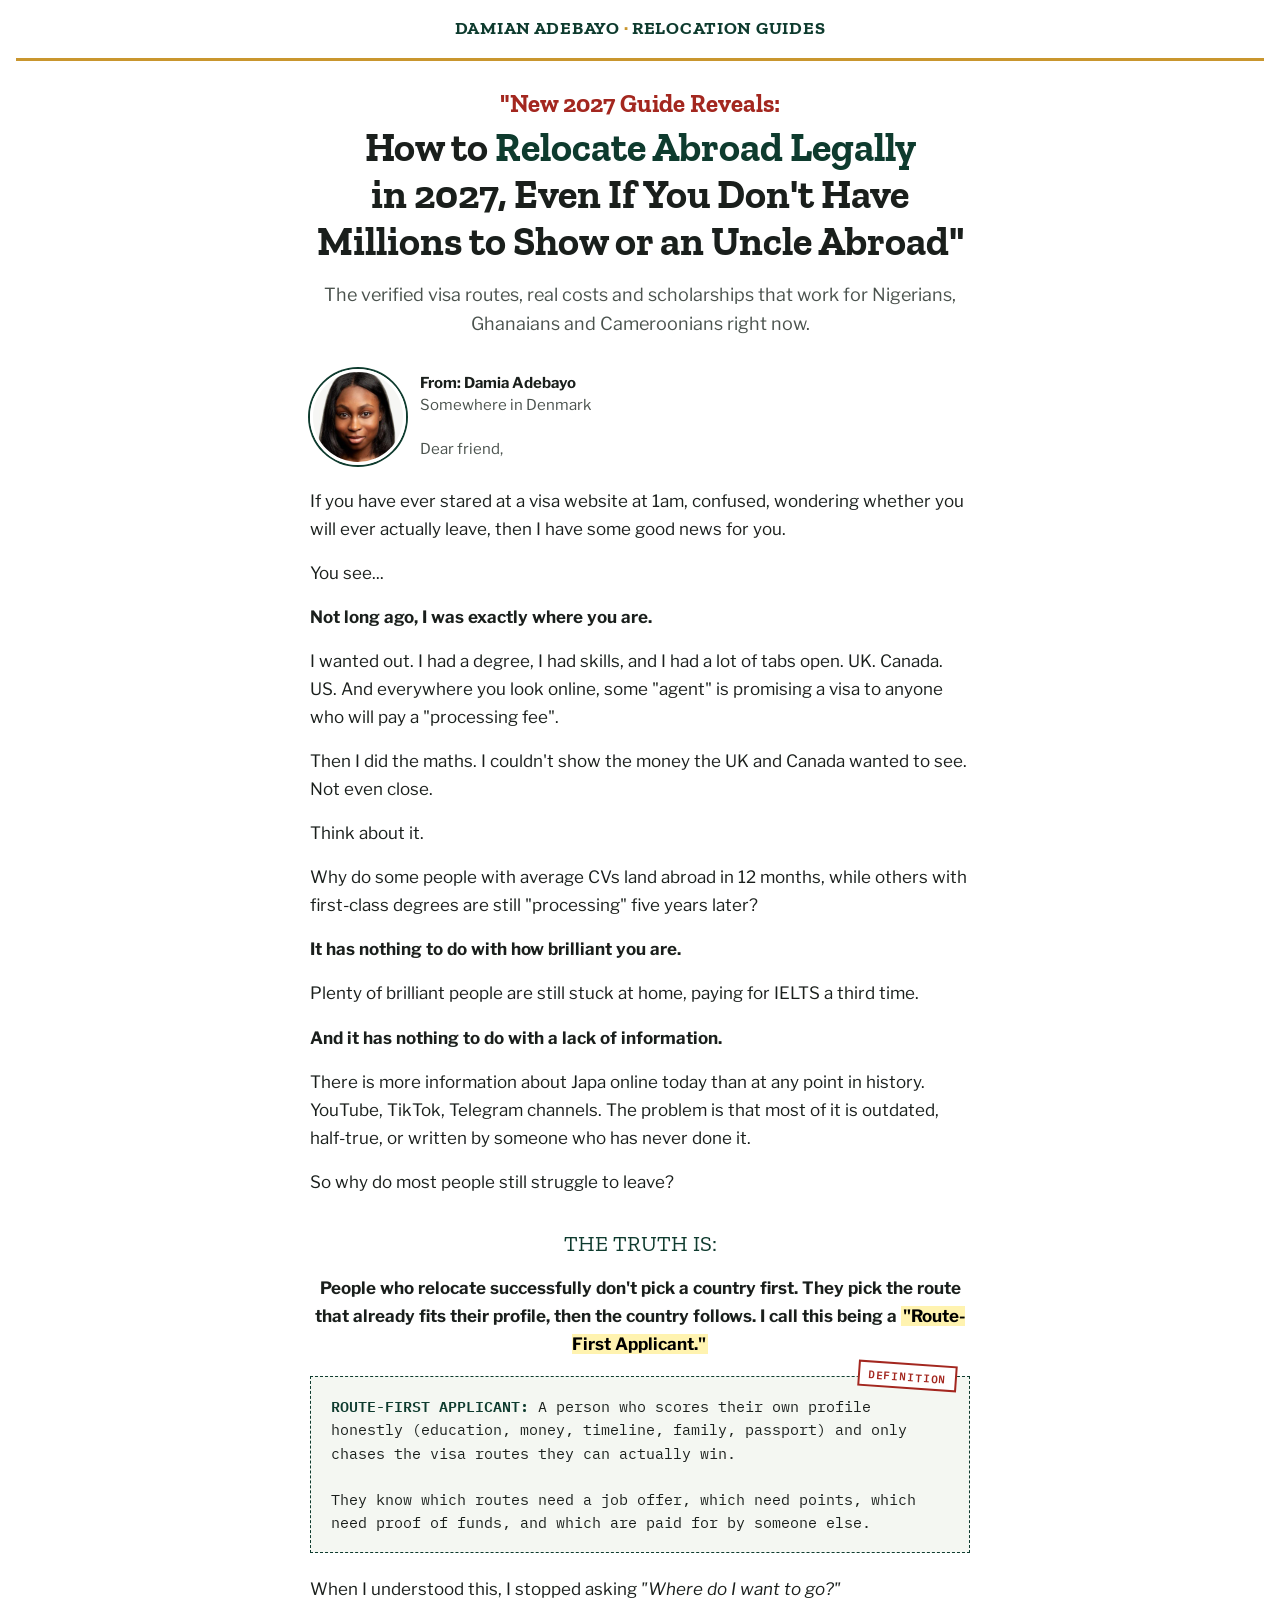
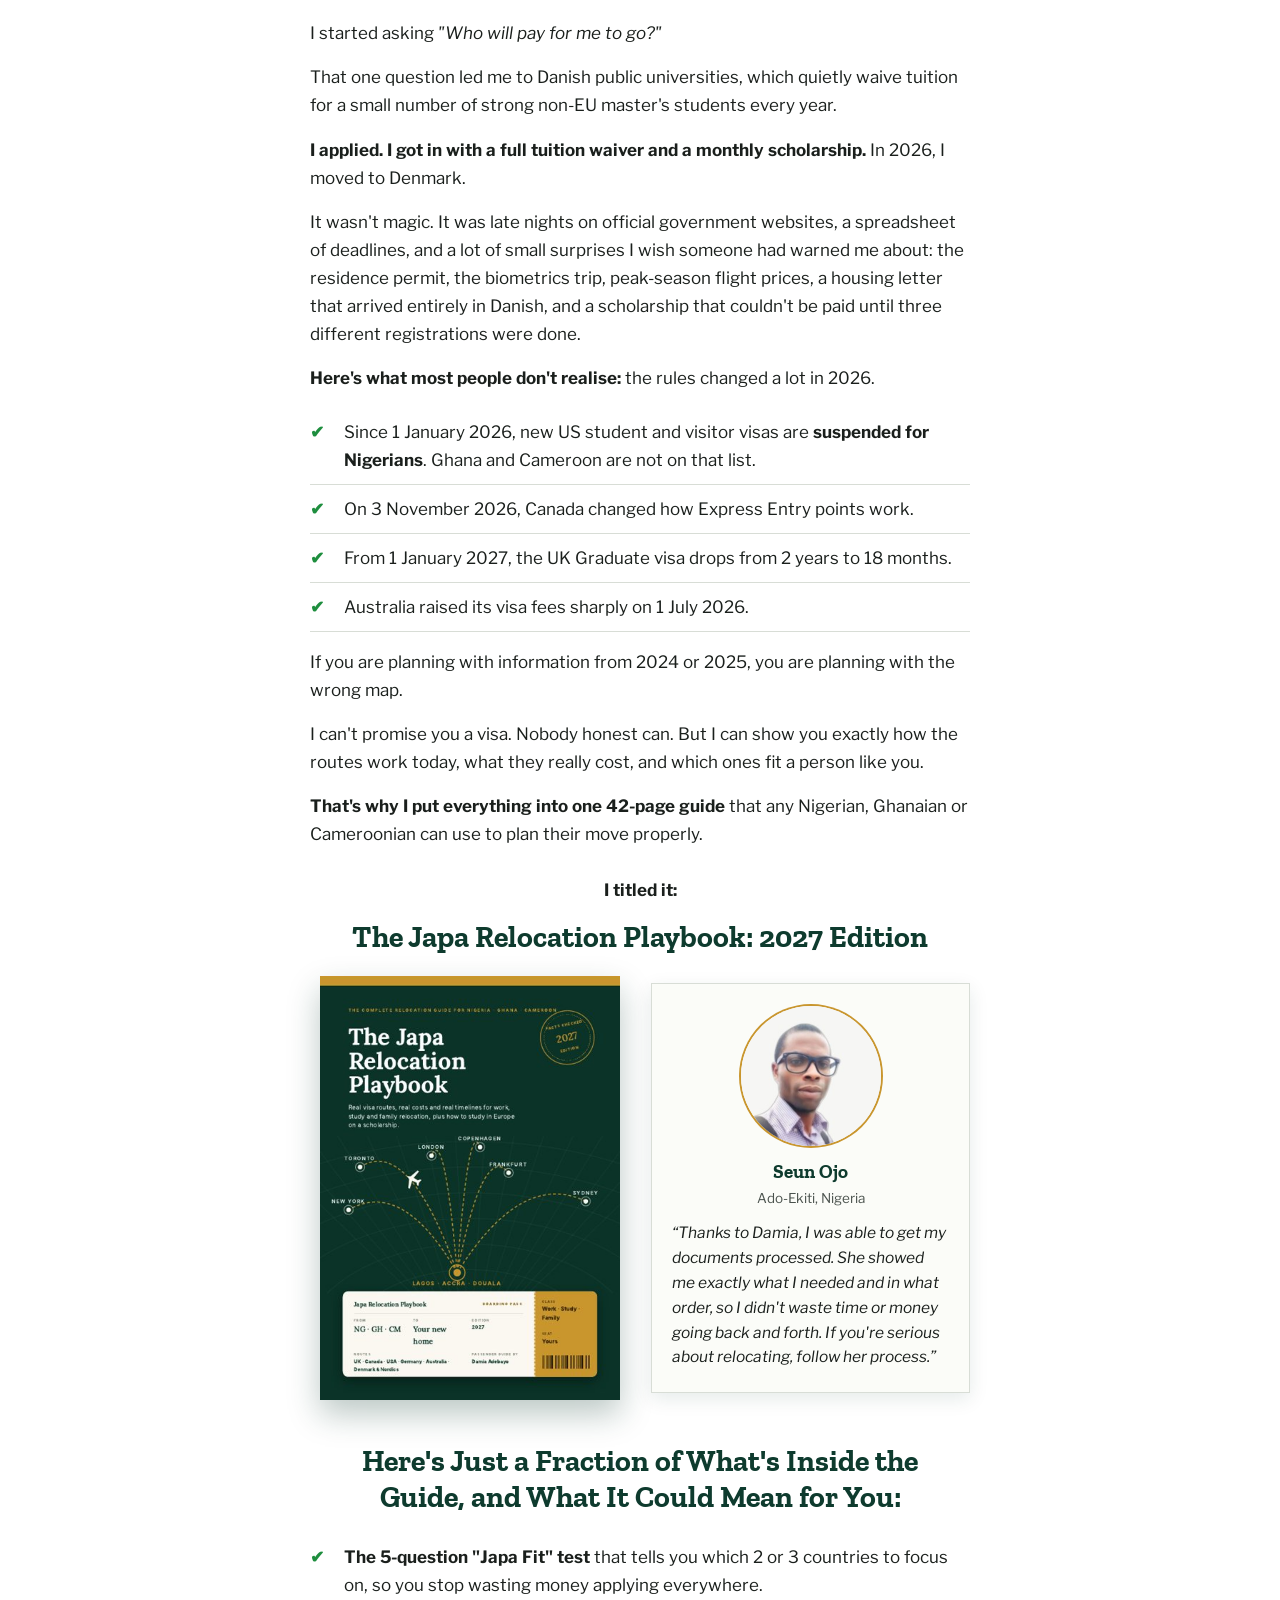
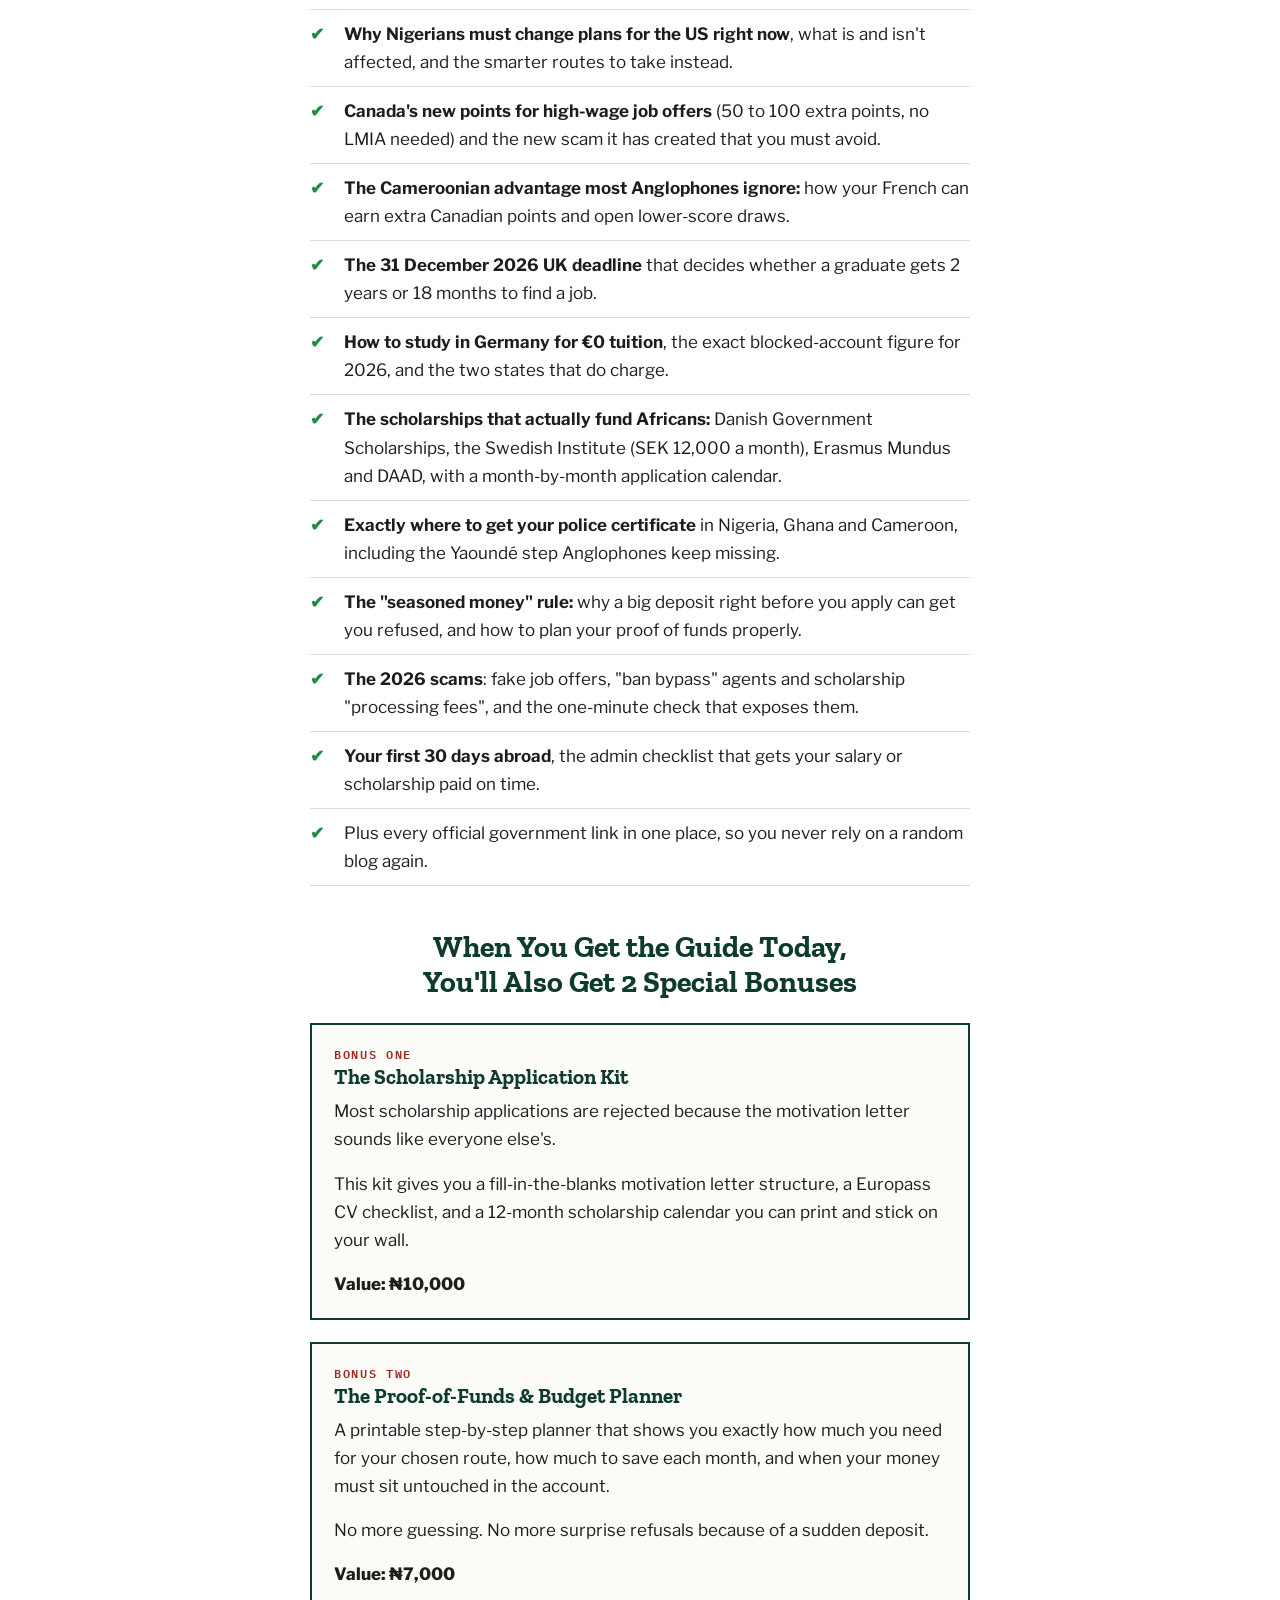
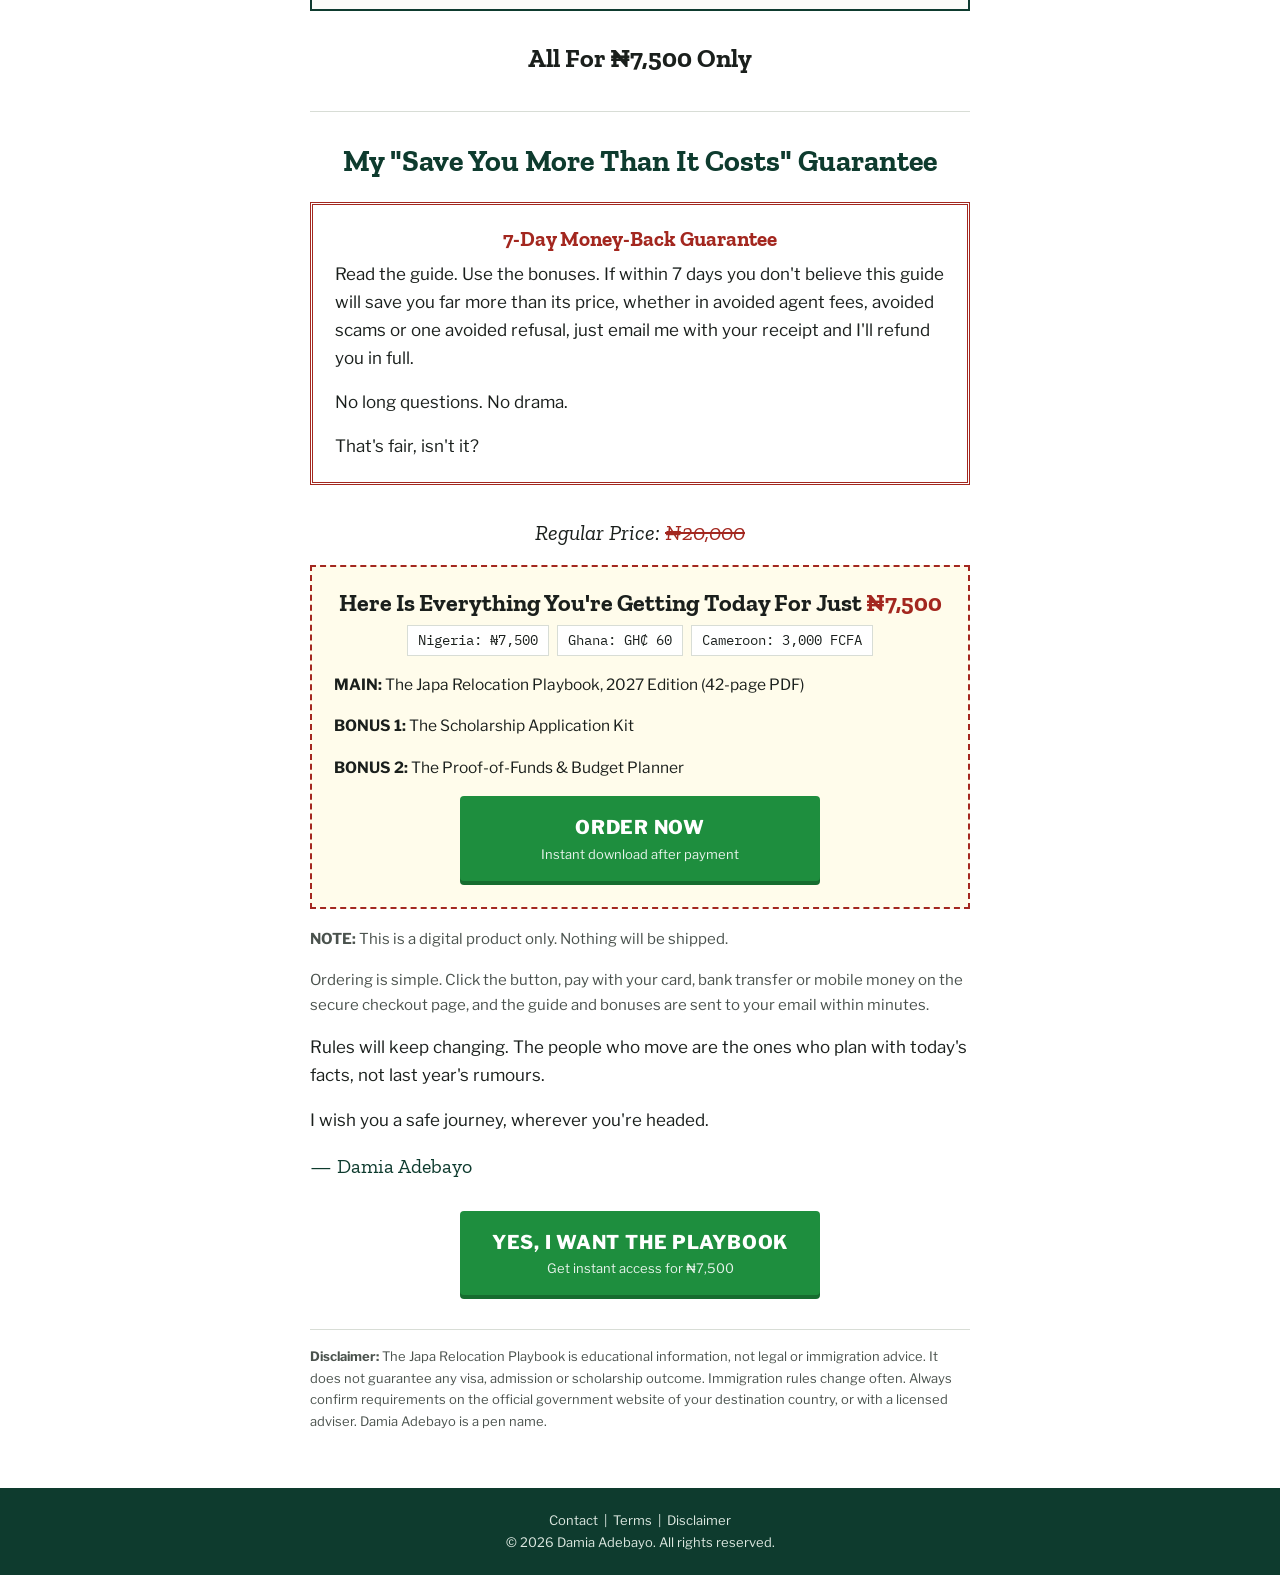
==== index.html @ 3c7dcaa9 "Deploy Japa Relocation Playbook sales page; keep old site in old-site/ The new long-form sales page " ====
<!doctype html>
<html lang="en">
<head>
<meta charset="utf-8">
<meta name="viewport" content="width=device-width, initial-scale=1">
<title>Japa Playbook Sales Page</title>
<link rel="preconnect" href="https://fonts.googleapis.com">
<link rel="stylesheet" href="https://fonts.googleapis.com/css2?family=Zilla+Slab:wght@500;700&family=Libre+Franklin:ital,wght@0,400;0,600;0,800;1,400&family=IBM+Plex+Mono:wght@400;600&display=swap">
<link rel="stylesheet" href="style.css">
</head>
<body>

<div class="topbar">DAMIAN ADEBAYO <span>·</span> RELOCATION GUIDES</div>

<main class="wrap">
  <h1><span class="lbl">"New 2027 Guide Reveals:</span>How to <em>Relocate Abroad Legally</em> in 2027, Even If You Don't Have Millions to Show or an Uncle Abroad"</h1>
  <p class="sub">The verified visa routes, real costs and scholarships that work for Nigerians, Ghanaians and Cameroonians right now.</p>

  <div class="from">
    <img class="seal" alt="Damia Adebayo" src="[data-uri]">
    <div><b>From: Damia Adebayo</b><br>Somewhere in Denmark<br><br>Dear friend,</div>
  </div>

  <p>If you have ever stared at a visa website at 1am, confused, wondering whether you will ever actually leave, then I have some good news for you.</p>
  <p>You see...</p>
  <p><b>Not long ago, I was exactly where you are.</b></p>
  <p>I wanted out. I had a degree, I had skills, and I had a lot of tabs open. UK. Canada. US. And everywhere you look online, some "agent" is promising a visa to anyone who will pay a "processing fee".</p>
  <p>Then I did the maths. I couldn't show the money the UK and Canada wanted to see. Not even close.</p>
  <p>Think about it.</p>
  <p>Why do some people with average CVs land abroad in 12 months, while others with first-class degrees are still "processing" five years later?</p>
  <p><b>It has nothing to do with how brilliant you are.</b></p>
  <p>Plenty of brilliant people are still stuck at home, paying for IELTS a third time.</p>
  <p><b>And it has nothing to do with a lack of information.</b></p>
  <p>There is more information about Japa online today than at any point in history. YouTube, TikTok, Telegram channels. The problem is that most of it is outdated, half-true, or written by someone who has never done it.</p>
  <p>So why do most people still struggle to leave?</p>

  <p class="truth">THE TRUTH IS:</p>
  <p class="c"><b>People who relocate successfully don't pick a country first. They pick the route that already fits their profile, then the country follows. I call this being a <mark>"Route-First Applicant."</mark></b></p>

  <div class="doc">
    <span class="stampmark">DEFINITION</span>
    <span class="k">ROUTE-FIRST APPLICANT:</span> A person who scores their own profile honestly (education, money, timeline, family, passport) and only chases the visa routes they can actually win.<br><br>
    They know which routes need a job offer, which need points, which need proof of funds, and which are paid for by someone else.
  </div>

  <p>When I understood this, I stopped asking <i>"Where do I want to go?"</i></p>
  <p>I started asking <i>"Who will pay for me to go?"</i></p>
  <p>That one question led me to Danish public universities, which quietly waive tuition for a small number of strong non-EU master's students every year.</p>
  <p><b>I applied. I got in with a full tuition waiver and a monthly scholarship.</b> In 2026, I moved to Denmark.</p>
  <p>It wasn't magic. It was late nights on official government websites, a spreadsheet of deadlines, and a lot of small surprises I wish someone had warned me about: the residence permit, the biometrics trip, peak-season flight prices, a housing letter that arrived entirely in Danish, and a scholarship that couldn't be paid until three different registrations were done.</p>
  <p><b>Here's what most people don't realise:</b> the rules changed a lot in 2026.</p>
  <ul class="bullets">
    <li><span>Since 1 January 2026, new US student and visitor visas are <b>suspended for Nigerians</b>. Ghana and Cameroon are not on that list.</span></li>
    <li><span>On 3 November 2026, Canada changed how Express Entry points work.</span></li>
    <li><span>From 1 January 2027, the UK Graduate visa drops from 2 years to 18 months.</span></li>
    <li><span>Australia raised its visa fees sharply on 1 July 2026.</span></li>
  </ul>
  <p style="margin-top:16px">If you are planning with information from 2024 or 2025, you are planning with the wrong map.</p>
  <p>I can't promise you a visa. Nobody honest can. But I can show you exactly how the routes work today, what they really cost, and which ones fit a person like you.</p>
  <p><b>That's why I put everything into one 42-page guide</b> that any Nigerian, Ghanaian or Cameroonian can use to plan their move properly.</p>

  <p class="c" style="margin-top:28px"><b>I titled it:</b></p>
  <h2 style="margin-top:4px">The Japa Relocation Playbook: 2027 Edition</h2>

  <div class="reveal">
    <img alt="Cover of The Japa Relocation Playbook, 2027 Edition, by Damia Adebayo" src="[data-uri]">
    <div class="testi">
      <img alt="Seun Ojo" src="[data-uri]">
      <div class="nm">Seun Ojo</div>
      <div class="rl">Ado-Ekiti, Nigeria</div>
      <q>Thanks to Damia, I was able to get my documents processed. She showed me exactly what I needed and in what order, so I didn't waste time or money going back and forth. If you're serious about relocating, follow her process.</q>
    </div>
  </div>


  <h2>Here's Just a Fraction of What's Inside the Guide, and What It Could Mean for You:</h2>
  <ul class="bullets">
    <li><span><b>The 5-question "Japa Fit" test</b> that tells you which 2 or 3 countries to focus on, so you stop wasting money applying everywhere.</span></li>
    <li><span><b>Why Nigerians must change plans for the US right now</b>, what is and isn't affected, and the smarter routes to take instead.</span></li>
    <li><span><b>Canada's new points for high-wage job offers</b> (50 to 100 extra points, no LMIA needed) and the new scam it has created that you must avoid.</span></li>
    <li><span><b>The Cameroonian advantage most Anglophones ignore:</b> how your French can earn extra Canadian points and open lower-score draws.</span></li>
    <li><span><b>The 31 December 2026 UK deadline</b> that decides whether a graduate gets 2 years or 18 months to find a job.</span></li>
    <li><span><b>How to study in Germany for €0 tuition</b>, the exact blocked-account figure for 2026, and the two states that do charge.</span></li>
    <li><span><b>The scholarships that actually fund Africans:</b> Danish Government Scholarships, the Swedish Institute (SEK 12,000 a month), Erasmus Mundus and DAAD, with a month-by-month application calendar.</span></li>
    <li><span><b>Exactly where to get your police certificate</b> in Nigeria, Ghana and Cameroon, including the Yaoundé step Anglophones keep missing.</span></li>
    <li><span><b>The "seasoned money" rule:</b> why a big deposit right before you apply can get you refused, and how to plan your proof of funds properly.</span></li>
    <li><span><b>The 2026 scams</b>: fake job offers, "ban bypass" agents and scholarship "processing fees", and the one-minute check that exposes them.</span></li>
    <li><span><b>Your first 30 days abroad</b>, the admin checklist that gets your salary or scholarship paid on time.</span></li>
    <li><span>Plus every official government link in one place, so you never rely on a random blog again.</span></li>
  </ul>

  <h2>When You Get the Guide Today, You'll Also Get 2 Special Bonuses</h2>

  <div class="bonus">
    <div class="tag">BONUS ONE</div>
    <h3>The Scholarship Application Kit</h3>
    <p>Most scholarship applications are rejected because the motivation letter sounds like everyone else's.</p>
    <p>This kit gives you a fill-in-the-blanks motivation letter structure, a Europass CV checklist, and a 12-month scholarship calendar you can print and stick on your wall.</p>
    <p class="val">Value: <span data-p="bonus1"></span></p>
  </div>

  <div class="bonus">
    <div class="tag">BONUS TWO</div>
    <h3>The Proof-of-Funds &amp; Budget Planner</h3>
    <p>A printable step-by-step planner that shows you exactly how much you need for your chosen route, how much to save each month, and when your money must sit untouched in the account.</p>
    <p>No more guessing. No more surprise refusals because of a sudden deposit.</p>
    <p class="val">Value: <span data-p="bonus2"></span></p>
  </div>

  <p class="allfor">All For <span data-p="now"></span> Only</p>

  <hr>
  <h2 style="margin-top:0">My "Save You More Than It Costs" Guarantee</h2>
  <div class="guarantee">
    <h3>7-Day Money-Back Guarantee</h3>
    <p>Read the guide. Use the bonuses. If within 7 days you don't believe this guide will save you far more than its price, whether in avoided agent fees, avoided scams or one avoided refusal, just email me with your receipt and I'll refund you in full.</p>
    <p>No long questions. No drama.</p>
    <p style="margin:0">That's fair, isn't it?</p>
  </div>

  <div class="price">
    <div class="old">Regular Price: <s data-p="old"></s></div>
  </div>

  <div class="summary" id="order">
    <h3>Here Is Everything You're Getting Today For Just <span class="now" data-p="now"></span></h3>
    <div class="cur"><span data-p="ng"></span><span data-p="gh"></span><span data-p="cm"></span></div>
    <p><b>MAIN:</b> The Japa Relocation Playbook, 2027 Edition (42-page PDF)</p>
    <p><b>BONUS 1:</b> The Scholarship Application Kit</p>
    <p><b>BONUS 2:</b> The Proof-of-Funds &amp; Budget Planner</p>
    <a class="btn js-order" href="#order">ORDER NOW<small>Instant download after payment</small></a>
  </div>

  <p class="note"><b>NOTE:</b> This is a digital product only. Nothing will be shipped.</p>
  <p class="note">Ordering is simple. Click the button, pay with your card, bank transfer or mobile money on the secure checkout page, and the guide and bonuses are sent to your email within minutes.</p>
  <p>Rules will keep changing. The people who move are the ones who plan with today's facts, not last year's rumours.</p>
  <p>I wish you a safe journey, wherever you're headed.</p>
  <p style="font-family:var(--display);font-size:20px;color:var(--green);margin-bottom:28px">— Damia Adebayo</p>

  <a class="btn js-order" href="#order">YES, I WANT THE PLAYBOOK<small>Get instant access for <span data-p="now"></span></small></a>

  <p class="disclaimer"><b>Disclaimer:</b> The Japa Relocation Playbook is educational information, not legal or immigration advice. It does not guarantee any visa, admission or scholarship outcome. Immigration rules change often. Always confirm requirements on the official government website of your destination country, or with a licensed adviser. Damia Adebayo is a pen name.</p>
</main>

<footer>Contact &nbsp;|&nbsp; Terms &nbsp;|&nbsp; Disclaimer<br>© 2026 Damia Adebayo. All rights reserved.</footer>

<script>
/* ===== EDIT THESE BEFORE LAUNCH ===== */
const CONFIG = {
  checkoutUrl: "",            // paste your Selar / Paystack / Chariow checkout link here
  now:   "₦7,500",            // today's price shown in headlines
  old:   "₦20,000",           // crossed-out regular price
  ng:    "Nigeria: ₦7,500",
  gh:    "Ghana: GH₵ 60",
  cm:    "Cameroon: 3,000 FCFA",
  bonus1:"₦10,000",
  bonus2:"₦7,000"
};
/* ==================================== */
document.querySelectorAll("[data-p]").forEach(el => { el.textContent = CONFIG[el.dataset.p] || ""; });
if (CONFIG.checkoutUrl) {
  document.querySelectorAll(".js-order").forEach(a => { a.href = CONFIG.checkoutUrl; a.target = "_blank"; a.rel = "noopener"; });
}
</script>

</body>
</html>
---- style.css ----
/* Layout: one narrow sales-letter column, like a printed letter, with visa-document boxes for the key moments.
   Single light look on purpose (a printed letter), so every color is set explicitly. */
:root{
  --paper:#FFFFFF; --ink:#1A1F1C; --soft:#4A524D;
  --green:#0E3B2E; --gold:#C9962E; --stamp:#A3271F; --hilite:#FFF3B0;
  --docbg:#F4F7F2; --line:#D8DDD6; --btn:#1E8E3E; --btn-dark:#166C2F;
  --display:"Zilla Slab", Georgia, serif;
  --body:"Libre Franklin", "Helvetica Neue", Arial, sans-serif;
  --mono:"IBM Plex Mono", "Courier New", monospace;
  color-scheme: light;
}
*{box-sizing:border-box}
body{margin:0;background:var(--paper);color:var(--ink);font-family:var(--body);font-size:17px;line-height:1.65;
  padding-left:max(16px, env(safe-area-inset-left, 0px));padding-right:max(16px, env(safe-area-inset-right, 0px))}
.topbar{text-align:center;padding-block:14px;border-bottom:3px solid var(--gold);font-family:var(--display);font-weight:700;color:var(--green);letter-spacing:.04em;font-size:18px}
.topbar span{color:var(--gold)}
.wrap{max-width:660px;margin:0 auto;padding-block:28px 40px}
h1,h2,h3{font-family:var(--display);line-height:1.18;text-wrap:balance;margin:0}
h1{font-size:clamp(28px,6vw,40px);text-align:center;color:var(--ink);font-weight:700}
h1 em{font-style:normal;color:var(--green)}
h1 .lbl{display:block;font-size:.62em;color:var(--stamp);margin-bottom:6px}
h2{font-size:clamp(23px,4.6vw,30px);text-align:center;margin:44px 0 18px;color:var(--green)}
h3{font-size:21px;margin:0 0 8px;color:var(--green)}
p{margin:0 0 16px}
.c{text-align:center}
.sub{font-size:18px;color:var(--soft);text-align:center;margin-top:14px}
hr{border:0;border-top:1px solid var(--line);margin:32px 0}
mark{background:var(--hilite);padding:0 2px}
.from{display:flex;gap:14px;align-items:center;margin:30px 0 22px}
.seal{flex:0 0 96px;width:96px;height:96px;border-radius:50%;object-fit:cover;border:3px solid var(--paper);box-shadow:0 0 0 2px var(--green)}
.seal-txt{display:grid;place-items:center;font-family:var(--display);font-weight:700;color:var(--green);font-size:30px;background:var(--docbg)}
.testi{border:1px solid var(--line);background:#FBFCF8;padding:22px 20px;text-align:center;box-shadow:0 6px 18px rgba(14,59,46,.10)}
.reveal .testi img{width:140px;max-width:140px;height:140px;aspect-ratio:1/1;justify-self:auto;box-shadow:0 0 0 3px var(--gold);border-radius:50%;object-fit:cover;display:block;margin:0 auto 10px;box-shadow:0 0 0 2px var(--gold)}
.testi .nm{font-family:var(--display);font-weight:700;font-size:19px;color:var(--green)}
.testi .rl{font-size:13.5px;color:var(--soft);margin-bottom:12px}
.testi q{display:block;font-style:italic;font-size:15.5px;line-height:1.6;text-align:left}
.testi .draft{display:inline-block;margin-top:12px;font-family:var(--mono);font-size:11px;color:var(--stamp);border:1px dashed var(--stamp);padding:2px 8px}
.from div{font-size:15px;color:var(--soft);line-height:1.45}
.from b{color:var(--ink)}
.truth{text-align:center;font-family:var(--display);font-size:22px;color:var(--green);margin:30px 0 12px}
.doc{background:var(--docbg);border:1.5px dashed var(--green);padding:18px 20px;font-family:var(--mono);font-size:14.5px;line-height:1.6;margin:18px 0 22px;position:relative}
.doc .k{font-weight:600;color:var(--green)}
.doc .stampmark{position:absolute;right:12px;top:-14px;background:var(--paper);color:var(--stamp);border:2px solid var(--stamp);font-family:var(--mono);font-weight:600;font-size:11px;padding:2px 8px;transform:rotate(4deg);letter-spacing:.08em}
.reveal{display:grid;grid-template-columns:1fr 1fr;gap:22px;align-items:center;margin:20px 0 10px}
.reveal img{width:100%;max-width:300px;justify-self:center;box-shadow:0 14px 30px rgba(14,59,46,.28)}
.reveal .spec{font-size:15px;border-top:3px solid var(--gold);padding-top:10px}
.reveal .spec div{display:flex;justify-content:space-between;gap:10px;border-bottom:1px solid var(--line);padding:6px 0}
.reveal .spec span:first-child{color:var(--soft)}
.reveal .spec span:last-child{font-weight:600;text-align:right}
@media (max-width:560px){.reveal{grid-template-columns:1fr}}
.bullets{list-style:none;padding:0;margin:0}
.bullets li{display:grid;grid-template-columns:24px 1fr;gap:10px;padding:10px 0;border-bottom:1px solid var(--line)}
.bullets li::before{content:"✔";color:var(--btn);font-weight:800}
.bonus{border:2px solid var(--green);background:#FBFCF8;padding:20px 22px;margin:22px 0}
.bonus .tag{font-family:var(--mono);font-size:12px;letter-spacing:.14em;color:var(--stamp);font-weight:600}
.bonus .val{font-weight:800;margin:0}
.allfor{font-family:var(--display);font-size:26px;text-align:center;margin:26px 0 0;font-weight:700}
.guarantee{border:3px double var(--stamp);padding:22px;margin:22px 0;text-align:left}
.guarantee h3{color:var(--stamp);text-align:center}
.price{text-align:center;margin:30px 0 14px}
.price .old{font-family:var(--display);font-size:22px;font-style:italic}
.price .old s{color:var(--stamp)}
.summary{border:2.5px dashed var(--stamp);background:#FFFCEB;padding:22px 22px 26px;margin:10px 0 18px}
.summary h3{text-align:center;font-size:24px;color:var(--ink)}
.summary .now{color:var(--stamp)}
.summary p{font-size:15.5px}
.cur{display:flex;flex-wrap:wrap;justify-content:center;gap:8px;margin:6px 0 16px}
.cur span{font-family:var(--mono);font-size:13.5px;border:1px solid var(--line);background:var(--paper);padding:3px 10px}
.btn{display:block;width:100%;max-width:360px;margin:0 auto;text-align:center;background:var(--btn);color:#fff;font-family:var(--body);font-weight:800;font-size:19px;letter-spacing:.04em;padding:16px 18px;border-radius:4px;text-decoration:none;box-shadow:0 4px 0 var(--btn-dark)}
.btn:hover{background:var(--btn-dark)}
.btn:focus-visible{outline:3px solid var(--gold);outline-offset:3px}
.btn small{display:block;font-weight:400;font-size:13px;letter-spacing:0;opacity:.9}
.note{font-size:15px;color:var(--soft)}
.disclaimer{font-size:13px;color:var(--soft);border-top:1px solid var(--line);padding-top:16px;margin-top:34px}
footer{background:var(--green);color:#DDE8E1;text-align:center;font-size:13px;padding-block:22px;margin-left:calc(-1 * max(16px, env(safe-area-inset-left, 0px)));margin-right:calc(-1 * max(16px, env(safe-area-inset-right, 0px)))}
footer a{color:#fff}
@media (prefers-reduced-motion:no-preference){.btn{transition:background .15s}}
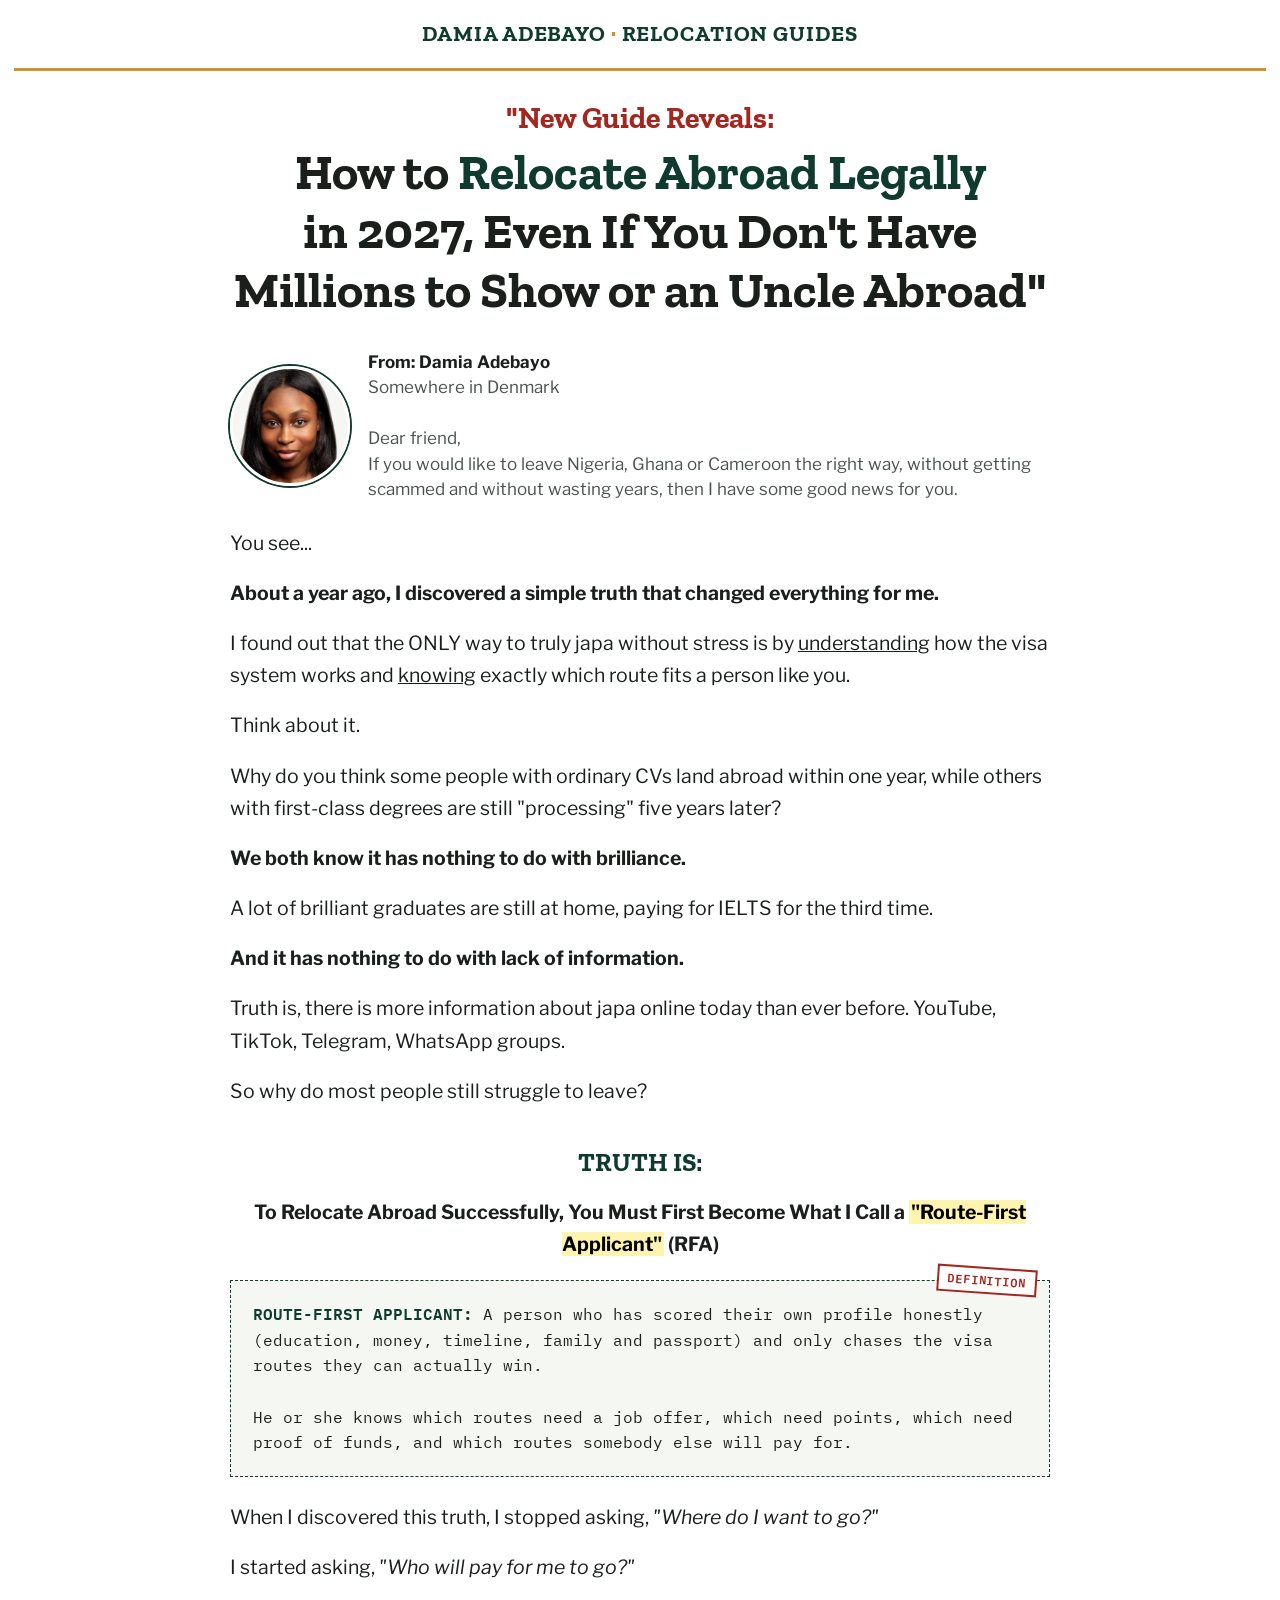
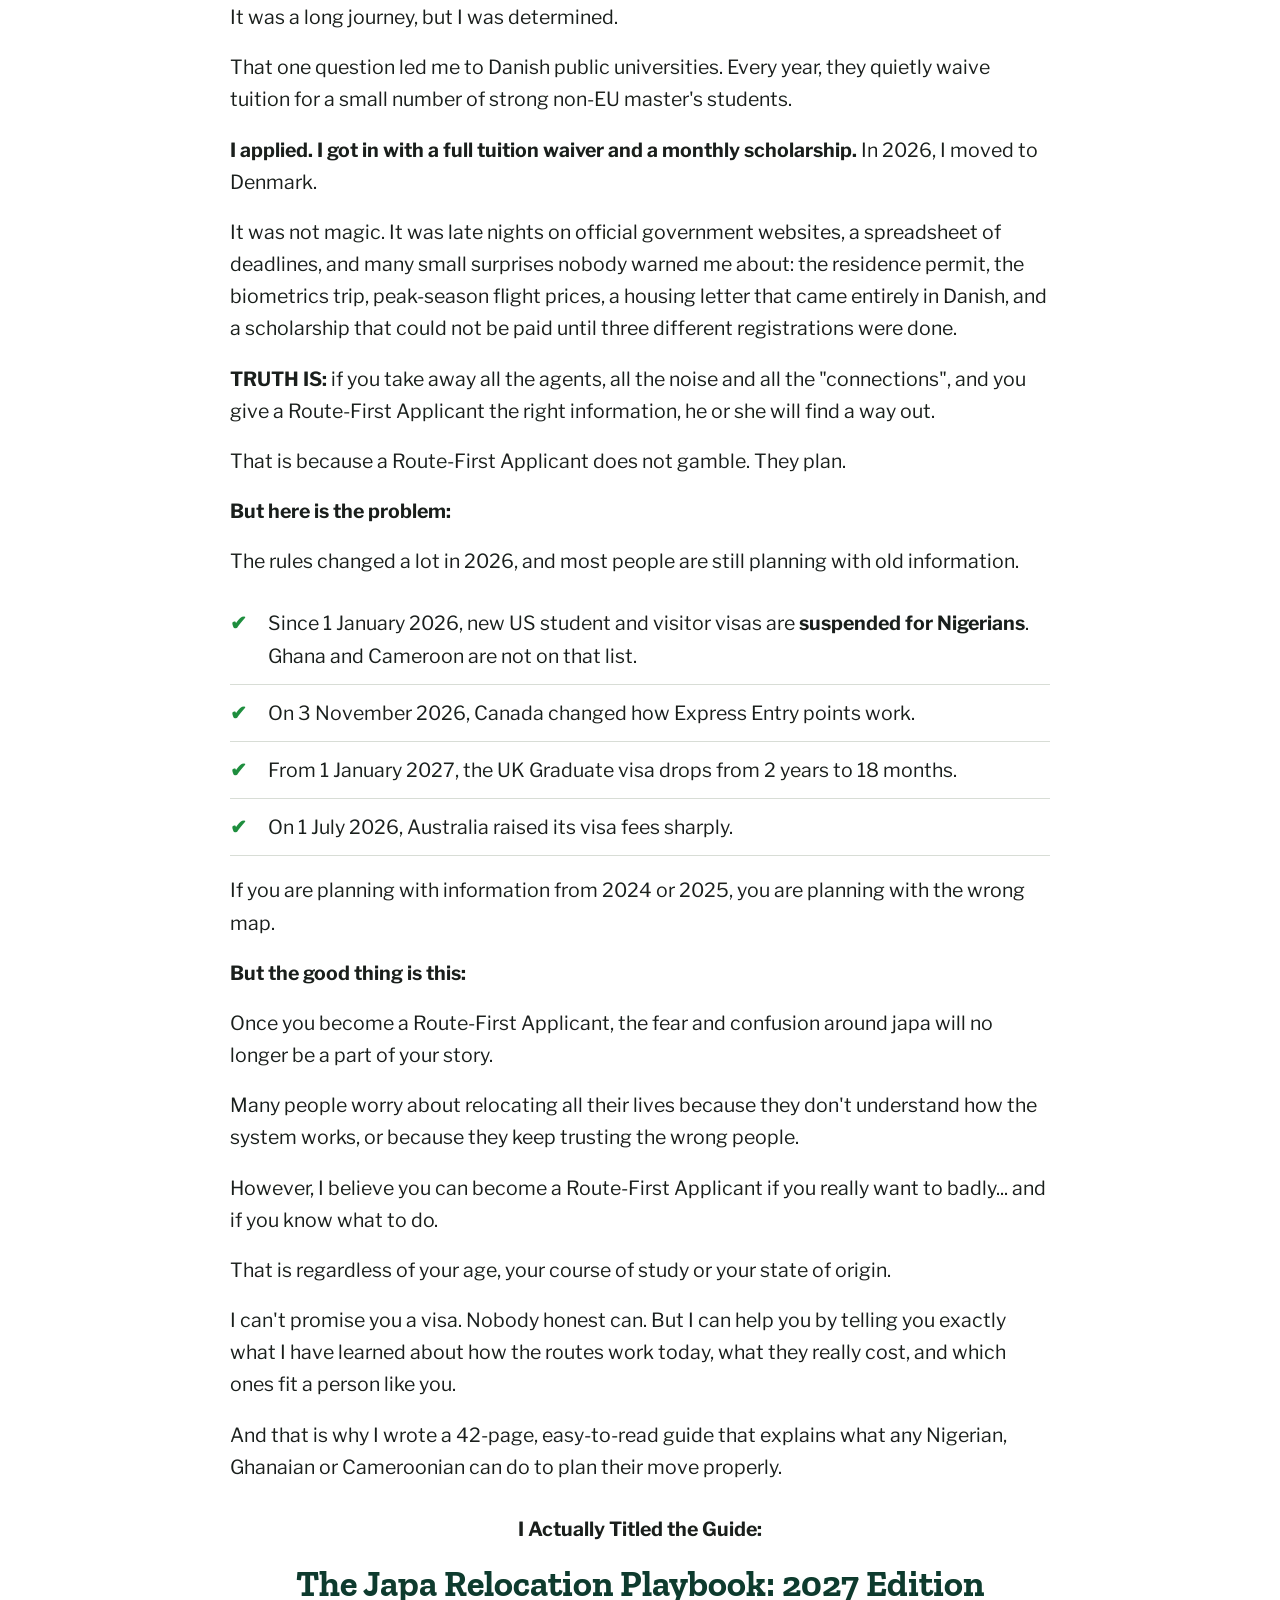
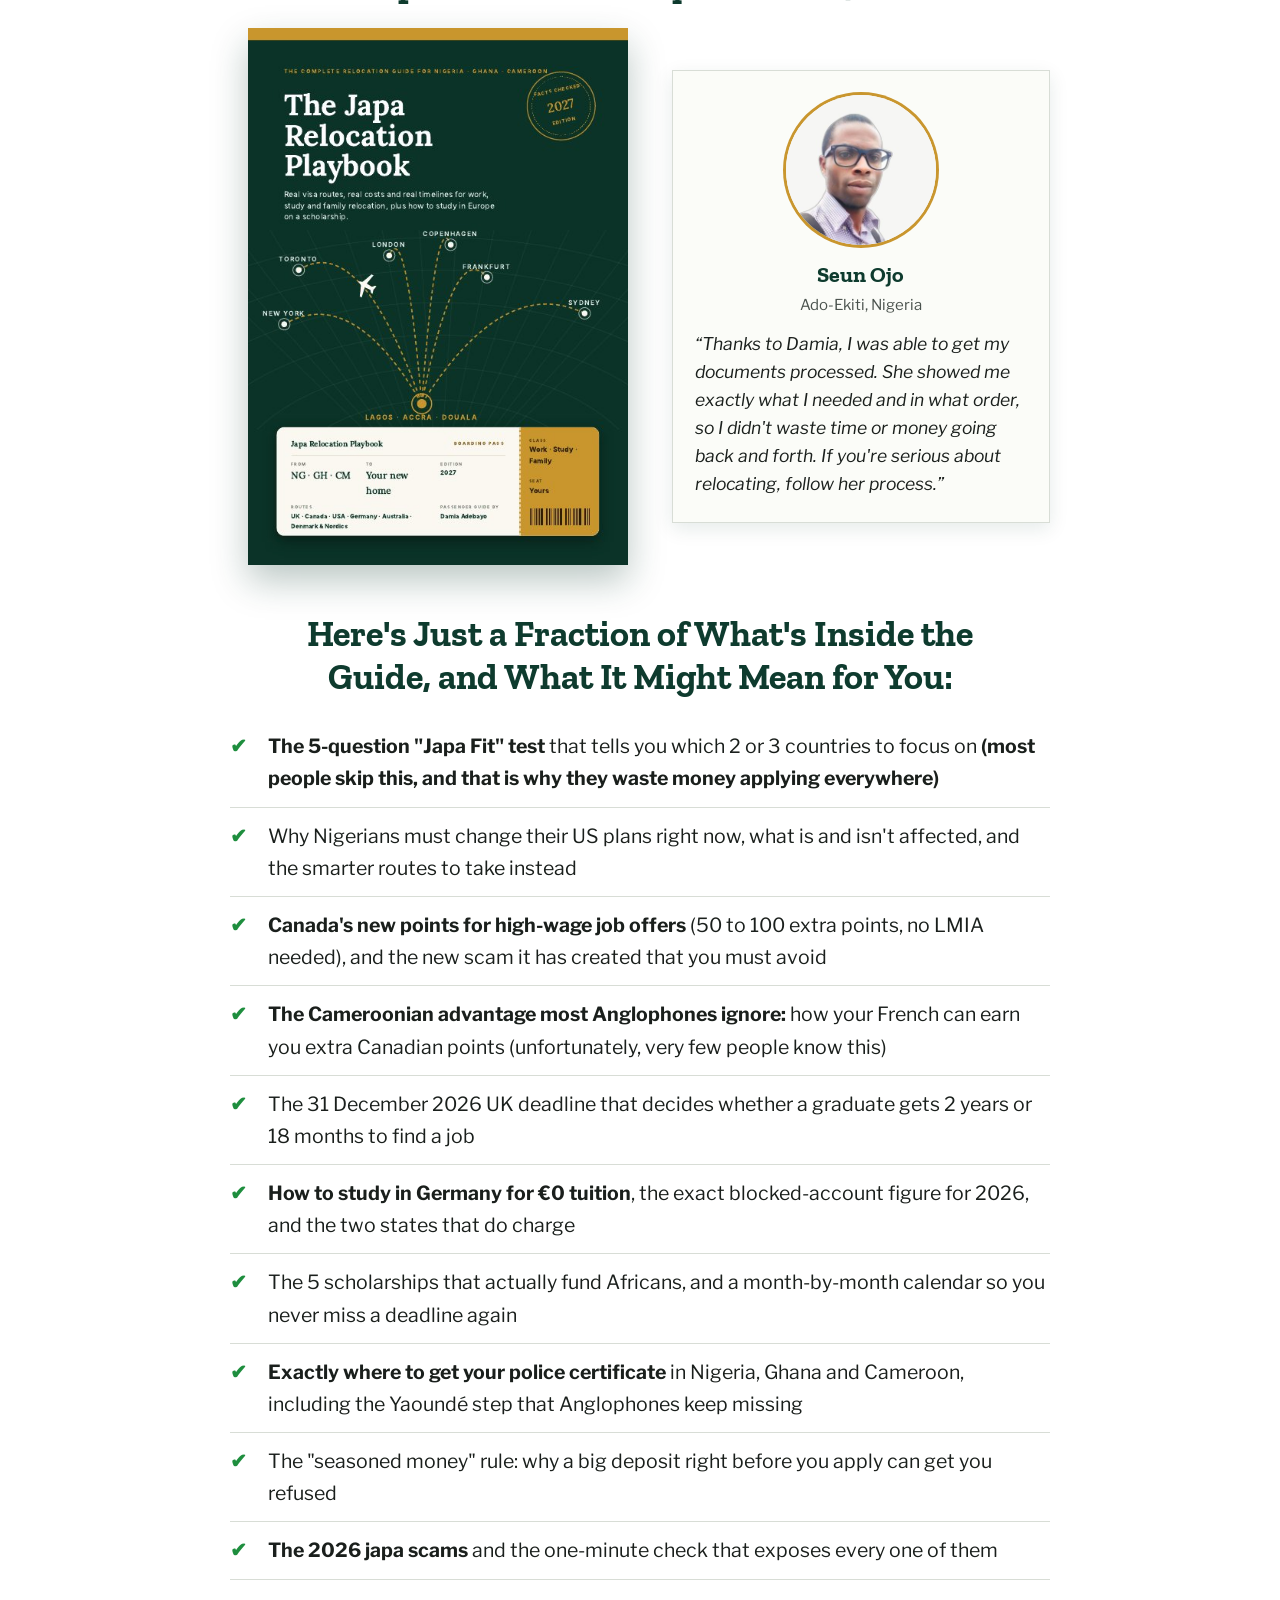
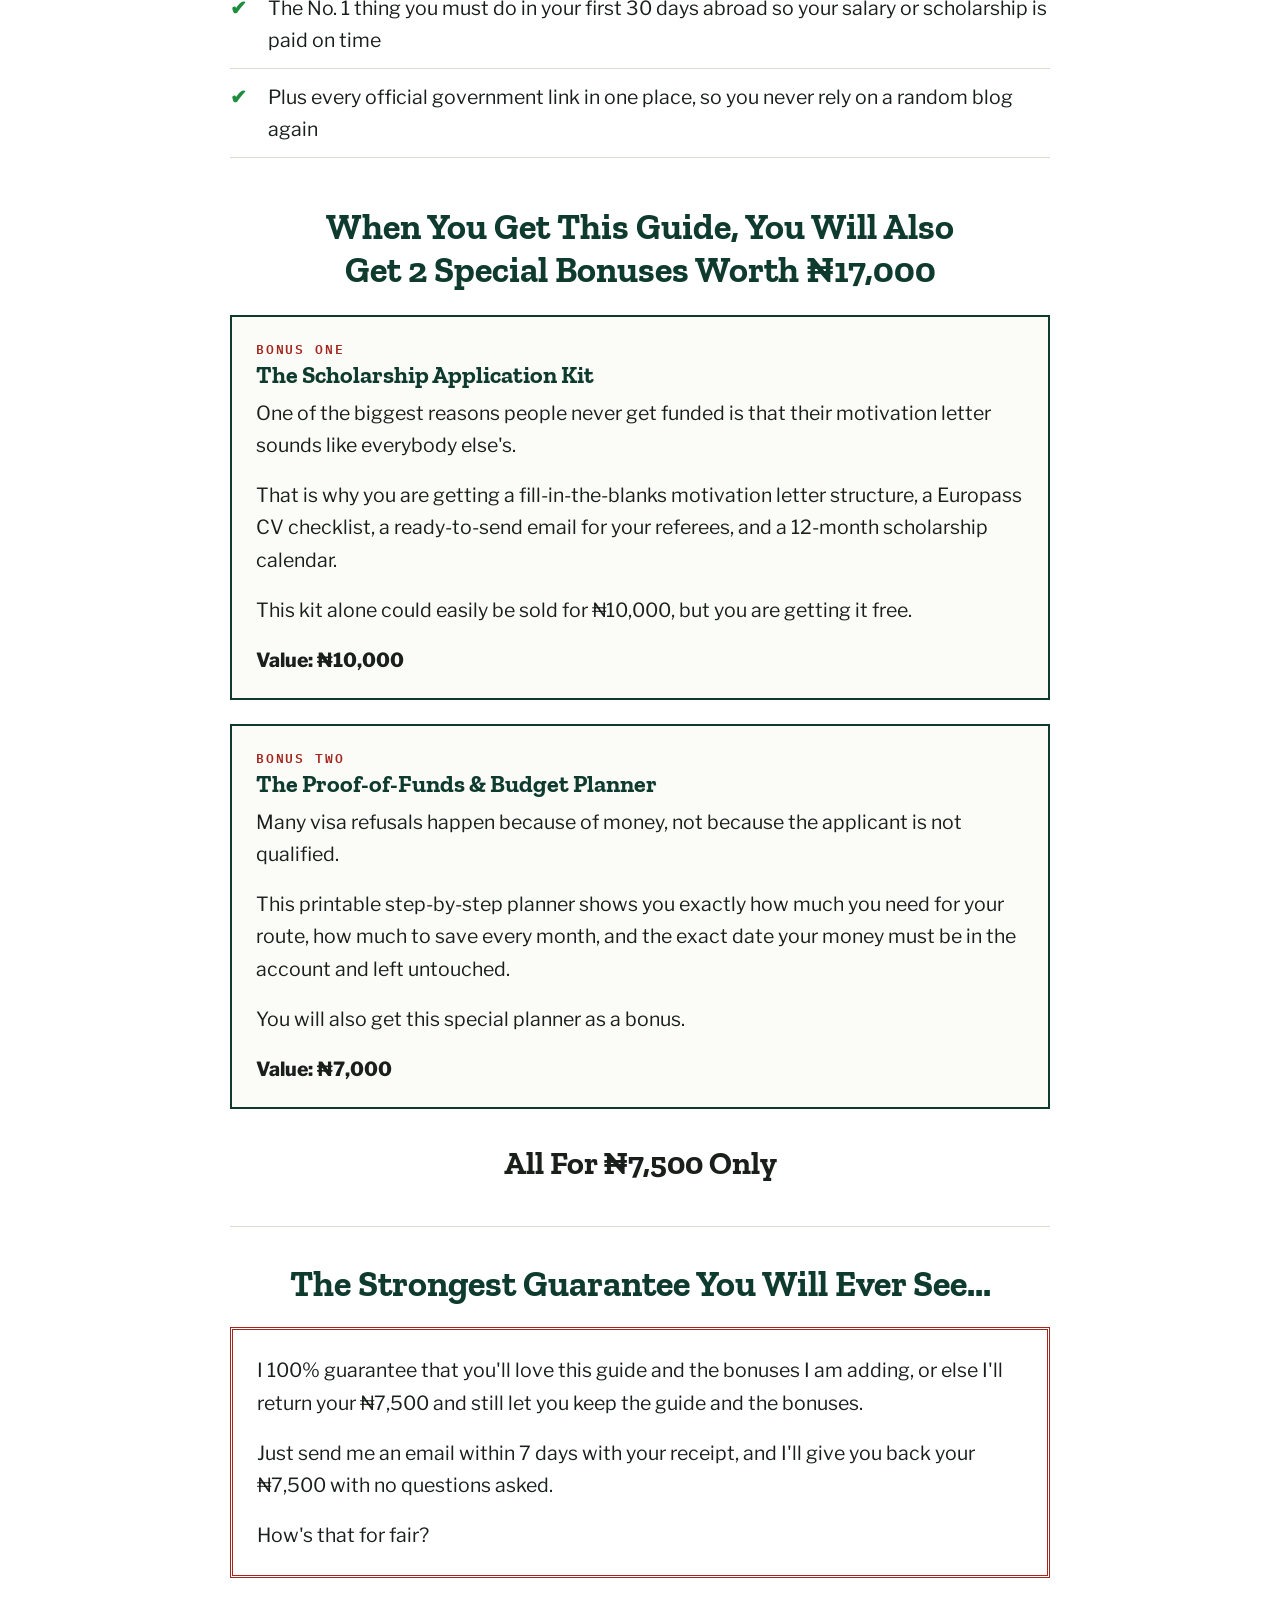
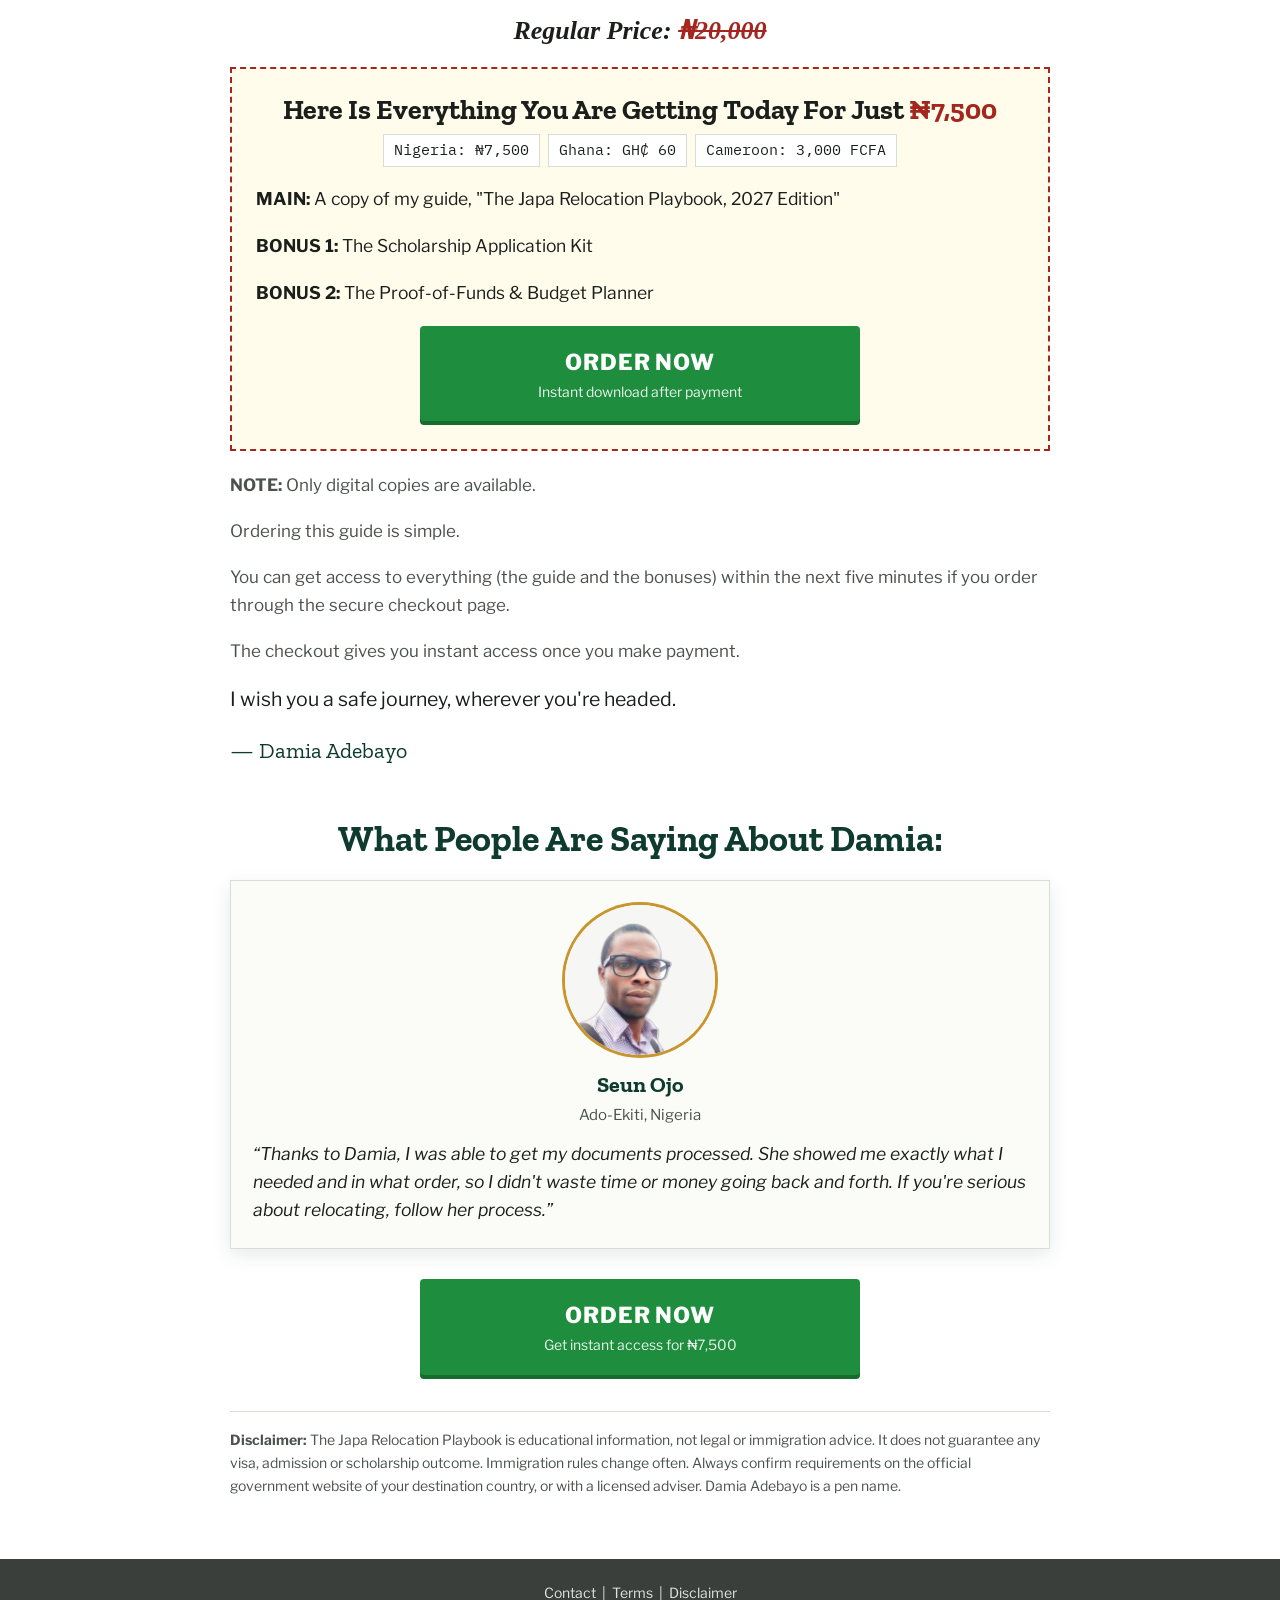
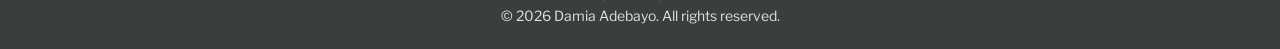
==== commit 3738c5ca: "Rewrite sales page in classic DR cadence, widen layout, add favicon - Wider 820px column with larger" ====
--- a/index.html
+++ b/index.html
@@ -3,119 +3,129 @@
 <head>
 <meta charset="utf-8">
 <meta name="viewport" content="width=device-width, initial-scale=1">
-<title>Japa Playbook Sales Page</title>
+<title>The Japa Relocation Playbook 2027 | Damia Adebayo</title>
+<meta name="description" content="The verified visa routes, real costs and scholarships that work for Nigerians, Ghanaians and Cameroonians in 2027.">
+<link rel="icon" type="image/svg+xml" href="favicon.svg">
+<link rel="icon" type="image/png" sizes="32x32" href="favicon-32.png">
+<link rel="apple-touch-icon" href="apple-touch-icon.png">
+<meta name="theme-color" content="#0E3B2E">
 <link rel="preconnect" href="https://fonts.googleapis.com">
 <link rel="stylesheet" href="https://fonts.googleapis.com/css2?family=Zilla+Slab:wght@500;700&family=Libre+Franklin:ital,wght@0,400;0,600;0,800;1,400&family=IBM+Plex+Mono:wght@400;600&display=swap">
 <link rel="stylesheet" href="style.css">
 </head>
 <body>
-
-<div class="topbar">DAMIAN ADEBAYO <span>·</span> RELOCATION GUIDES</div>
+<div class="topbar">DAMIA ADEBAYO <span>·</span> RELOCATION GUIDES</div>
 
 <main class="wrap">
-  <h1><span class="lbl">"New 2027 Guide Reveals:</span>How to <em>Relocate Abroad Legally</em> in 2027, Even If You Don't Have Millions to Show or an Uncle Abroad"</h1>
-  <p class="sub">The verified visa routes, real costs and scholarships that work for Nigerians, Ghanaians and Cameroonians right now.</p>
+  <h1><span class="lbl">"New Guide Reveals:</span>How to <em>Relocate Abroad Legally</em> in 2027, Even If You Don't Have Millions to Show or an Uncle Abroad"</h1>
 
   <div class="from">
-    <img class="seal" alt="Damia Adebayo" src="[data-uri]">
-    <div><b>From: Damia Adebayo</b><br>Somewhere in Denmark<br><br>Dear friend,</div>
+    <img class="seal" alt="Damia Adebayo" src="[data-uri]">
+    <div><b>From: Damia Adebayo</b><br>Somewhere in Denmark<br><br>Dear friend,<br>If you would like to leave Nigeria, Ghana or Cameroon the right way, without getting scammed and without wasting years, then I have some good news for you.</div>
   </div>
 
-  <p>If you have ever stared at a visa website at 1am, confused, wondering whether you will ever actually leave, then I have some good news for you.</p>
   <p>You see...</p>
-  <p><b>Not long ago, I was exactly where you are.</b></p>
-  <p>I wanted out. I had a degree, I had skills, and I had a lot of tabs open. UK. Canada. US. And everywhere you look online, some "agent" is promising a visa to anyone who will pay a "processing fee".</p>
-  <p>Then I did the maths. I couldn't show the money the UK and Canada wanted to see. Not even close.</p>
+  <p><b>About a year ago, I discovered a simple truth that changed everything for me.</b></p>
+  <p>I found out that the ONLY way to truly japa without stress is by <u>understanding</u> how the visa system works and <u>knowing</u> exactly which route fits a person like you.</p>
   <p>Think about it.</p>
-  <p>Why do some people with average CVs land abroad in 12 months, while others with first-class degrees are still "processing" five years later?</p>
-  <p><b>It has nothing to do with how brilliant you are.</b></p>
-  <p>Plenty of brilliant people are still stuck at home, paying for IELTS a third time.</p>
-  <p><b>And it has nothing to do with a lack of information.</b></p>
-  <p>There is more information about Japa online today than at any point in history. YouTube, TikTok, Telegram channels. The problem is that most of it is outdated, half-true, or written by someone who has never done it.</p>
+  <p>Why do you think some people with ordinary CVs land abroad within one year, while others with first-class degrees are still "processing" five years later?</p>
+  <p><b>We both know it has nothing to do with brilliance.</b></p>
+  <p>A lot of brilliant graduates are still at home, paying for IELTS for the third time.</p>
+  <p><b>And it has nothing to do with lack of information.</b></p>
+  <p>Truth is, there is more information about japa online today than ever before. YouTube, TikTok, Telegram, WhatsApp groups.</p>
   <p>So why do most people still struggle to leave?</p>
 
-  <p class="truth">THE TRUTH IS:</p>
-  <p class="c"><b>People who relocate successfully don't pick a country first. They pick the route that already fits their profile, then the country follows. I call this being a <mark>"Route-First Applicant."</mark></b></p>
+  <p class="truth">TRUTH IS:</p>
+  <p class="c"><b>To Relocate Abroad Successfully, You Must First Become What I Call a <mark>"Route-First Applicant"</mark> (RFA)</b></p>
 
   <div class="doc">
     <span class="stampmark">DEFINITION</span>
-    <span class="k">ROUTE-FIRST APPLICANT:</span> A person who scores their own profile honestly (education, money, timeline, family, passport) and only chases the visa routes they can actually win.<br><br>
-    They know which routes need a job offer, which need points, which need proof of funds, and which are paid for by someone else.
+    <span class="k">ROUTE-FIRST APPLICANT:</span> A person who has scored their own profile honestly (education, money, timeline, family and passport) and only chases the visa routes they can actually win.<br><br>
+    He or she knows which routes need a job offer, which need points, which need proof of funds, and which routes somebody else will pay for.
   </div>
 
-  <p>When I understood this, I stopped asking <i>"Where do I want to go?"</i></p>
-  <p>I started asking <i>"Who will pay for me to go?"</i></p>
-  <p>That one question led me to Danish public universities, which quietly waive tuition for a small number of strong non-EU master's students every year.</p>
+  <p>When I discovered this truth, I stopped asking, <i>"Where do I want to go?"</i></p>
+  <p>I started asking, <i>"Who will pay for me to go?"</i></p>
+  <p>It was a long journey, but I was determined.</p>
+  <p>That one question led me to Danish public universities. Every year, they quietly waive tuition for a small number of strong non-EU master's students.</p>
   <p><b>I applied. I got in with a full tuition waiver and a monthly scholarship.</b> In 2026, I moved to Denmark.</p>
-  <p>It wasn't magic. It was late nights on official government websites, a spreadsheet of deadlines, and a lot of small surprises I wish someone had warned me about: the residence permit, the biometrics trip, peak-season flight prices, a housing letter that arrived entirely in Danish, and a scholarship that couldn't be paid until three different registrations were done.</p>
-  <p><b>Here's what most people don't realise:</b> the rules changed a lot in 2026.</p>
+  <p>It was not magic. It was late nights on official government websites, a spreadsheet of deadlines, and many small surprises nobody warned me about: the residence permit, the biometrics trip, peak-season flight prices, a housing letter that came entirely in Danish, and a scholarship that could not be paid until three different registrations were done.</p>
+  <p><b>TRUTH IS:</b> if you take away all the agents, all the noise and all the "connections", and you give a Route-First Applicant the right information, he or she will find a way out.</p>
+  <p>That is because a Route-First Applicant does not gamble. They plan.</p>
+  <p><b>But here is the problem:</b></p>
+  <p>The rules changed a lot in 2026, and most people are still planning with old information.</p>
   <ul class="bullets">
     <li><span>Since 1 January 2026, new US student and visitor visas are <b>suspended for Nigerians</b>. Ghana and Cameroon are not on that list.</span></li>
     <li><span>On 3 November 2026, Canada changed how Express Entry points work.</span></li>
     <li><span>From 1 January 2027, the UK Graduate visa drops from 2 years to 18 months.</span></li>
-    <li><span>Australia raised its visa fees sharply on 1 July 2026.</span></li>
+    <li><span>On 1 July 2026, Australia raised its visa fees sharply.</span></li>
   </ul>
-  <p style="margin-top:16px">If you are planning with information from 2024 or 2025, you are planning with the wrong map.</p>
-  <p>I can't promise you a visa. Nobody honest can. But I can show you exactly how the routes work today, what they really cost, and which ones fit a person like you.</p>
-  <p><b>That's why I put everything into one 42-page guide</b> that any Nigerian, Ghanaian or Cameroonian can use to plan their move properly.</p>
+  <p style="margin-top:18px">If you are planning with information from 2024 or 2025, you are planning with the wrong map.</p>
+  <p><b>But the good thing is this:</b></p>
+  <p>Once you become a Route-First Applicant, the fear and confusion around japa will no longer be a part of your story.</p>
+  <p>Many people worry about relocating all their lives because they don't understand how the system works, or because they keep trusting the wrong people.</p>
+  <p>However, I believe you can become a Route-First Applicant if you really want to badly... and if you know what to do.</p>
+  <p>That is regardless of your age, your course of study or your state of origin.</p>
+  <p>I can't promise you a visa. Nobody honest can. But I can help you by telling you exactly what I have learned about how the routes work today, what they really cost, and which ones fit a person like you.</p>
+  <p>And that is why I wrote a 42-page, easy-to-read guide that explains what any Nigerian, Ghanaian or Cameroonian can do to plan their move properly.</p>
 
-  <p class="c" style="margin-top:28px"><b>I titled it:</b></p>
+  <p class="c" style="margin-top:30px"><b>I Actually Titled the Guide:</b></p>
   <h2 style="margin-top:4px">The Japa Relocation Playbook: 2027 Edition</h2>
 
   <div class="reveal">
-    <img alt="Cover of The Japa Relocation Playbook, 2027 Edition, by Damia Adebayo" src="[data-uri]">
+    <img class="cover" alt="Cover of The Japa Relocation Playbook, 2027 Edition, by Damia Adebayo" src="[data-uri]">
     <div class="testi">
-      <img alt="Seun Ojo" src="[data-uri]">
+      <img class="ph" alt="Seun Ojo" src="[data-uri]">
       <div class="nm">Seun Ojo</div>
       <div class="rl">Ado-Ekiti, Nigeria</div>
       <q>Thanks to Damia, I was able to get my documents processed. She showed me exactly what I needed and in what order, so I didn't waste time or money going back and forth. If you're serious about relocating, follow her process.</q>
     </div>
   </div>
 
-
-  <h2>Here's Just a Fraction of What's Inside the Guide, and What It Could Mean for You:</h2>
+  <h2>Here's Just a Fraction of What's Inside the Guide, and What It Might Mean for You:</h2>
   <ul class="bullets">
-    <li><span><b>The 5-question "Japa Fit" test</b> that tells you which 2 or 3 countries to focus on, so you stop wasting money applying everywhere.</span></li>
-    <li><span><b>Why Nigerians must change plans for the US right now</b>, what is and isn't affected, and the smarter routes to take instead.</span></li>
-    <li><span><b>Canada's new points for high-wage job offers</b> (50 to 100 extra points, no LMIA needed) and the new scam it has created that you must avoid.</span></li>
-    <li><span><b>The Cameroonian advantage most Anglophones ignore:</b> how your French can earn extra Canadian points and open lower-score draws.</span></li>
-    <li><span><b>The 31 December 2026 UK deadline</b> that decides whether a graduate gets 2 years or 18 months to find a job.</span></li>
-    <li><span><b>How to study in Germany for €0 tuition</b>, the exact blocked-account figure for 2026, and the two states that do charge.</span></li>
-    <li><span><b>The scholarships that actually fund Africans:</b> Danish Government Scholarships, the Swedish Institute (SEK 12,000 a month), Erasmus Mundus and DAAD, with a month-by-month application calendar.</span></li>
-    <li><span><b>Exactly where to get your police certificate</b> in Nigeria, Ghana and Cameroon, including the Yaoundé step Anglophones keep missing.</span></li>
-    <li><span><b>The "seasoned money" rule:</b> why a big deposit right before you apply can get you refused, and how to plan your proof of funds properly.</span></li>
-    <li><span><b>The 2026 scams</b>: fake job offers, "ban bypass" agents and scholarship "processing fees", and the one-minute check that exposes them.</span></li>
-    <li><span><b>Your first 30 days abroad</b>, the admin checklist that gets your salary or scholarship paid on time.</span></li>
-    <li><span>Plus every official government link in one place, so you never rely on a random blog again.</span></li>
+    <li><span><b>The 5-question "Japa Fit" test</b> that tells you which 2 or 3 countries to focus on <b>(most people skip this, and that is why they waste money applying everywhere)</b></span></li>
+    <li><span>Why Nigerians must change their US plans right now, what is and isn't affected, and the smarter routes to take instead</span></li>
+    <li><span><b>Canada's new points for high-wage job offers</b> (50 to 100 extra points, no LMIA needed), and the new scam it has created that you must avoid</span></li>
+    <li><span><b>The Cameroonian advantage most Anglophones ignore:</b> how your French can earn you extra Canadian points (unfortunately, very few people know this)</span></li>
+    <li><span>The 31 December 2026 UK deadline that decides whether a graduate gets 2 years or 18 months to find a job</span></li>
+    <li><span><b>How to study in Germany for €0 tuition</b>, the exact blocked-account figure for 2026, and the two states that do charge</span></li>
+    <li><span>The 5 scholarships that actually fund Africans, and a month-by-month calendar so you never miss a deadline again</span></li>
+    <li><span><b>Exactly where to get your police certificate</b> in Nigeria, Ghana and Cameroon, including the Yaoundé step that Anglophones keep missing</span></li>
+    <li><span>The "seasoned money" rule: why a big deposit right before you apply can get you refused</span></li>
+    <li><span><b>The 2026 japa scams</b> and the one-minute check that exposes every one of them</span></li>
+    <li><span>The No. 1 thing you must do in your first 30 days abroad so your salary or scholarship is paid on time</span></li>
+    <li><span>Plus every official government link in one place, so you never rely on a random blog again</span></li>
   </ul>
 
-  <h2>When You Get the Guide Today, You'll Also Get 2 Special Bonuses</h2>
+  <h2>When You Get This Guide, You Will Also Get 2 Special Bonuses Worth <span data-p="bonusTotal"></span></h2>
 
   <div class="bonus">
     <div class="tag">BONUS ONE</div>
     <h3>The Scholarship Application Kit</h3>
-    <p>Most scholarship applications are rejected because the motivation letter sounds like everyone else's.</p>
-    <p>This kit gives you a fill-in-the-blanks motivation letter structure, a Europass CV checklist, and a 12-month scholarship calendar you can print and stick on your wall.</p>
+    <p>One of the biggest reasons people never get funded is that their motivation letter sounds like everybody else's.</p>
+    <p>That is why you are getting a fill-in-the-blanks motivation letter structure, a Europass CV checklist, a ready-to-send email for your referees, and a 12-month scholarship calendar.</p>
+    <p>This kit alone could easily be sold for <span data-p="bonus1"></span>, but you are getting it free.</p>
     <p class="val">Value: <span data-p="bonus1"></span></p>
   </div>
 
   <div class="bonus">
     <div class="tag">BONUS TWO</div>
     <h3>The Proof-of-Funds &amp; Budget Planner</h3>
-    <p>A printable step-by-step planner that shows you exactly how much you need for your chosen route, how much to save each month, and when your money must sit untouched in the account.</p>
-    <p>No more guessing. No more surprise refusals because of a sudden deposit.</p>
+    <p>Many visa refusals happen because of money, not because the applicant is not qualified.</p>
+    <p>This printable step-by-step planner shows you exactly how much you need for your route, how much to save every month, and the exact date your money must be in the account and left untouched.</p>
+    <p>You will also get this special planner as a bonus.</p>
     <p class="val">Value: <span data-p="bonus2"></span></p>
   </div>
 
   <p class="allfor">All For <span data-p="now"></span> Only</p>
 
   <hr>
-  <h2 style="margin-top:0">My "Save You More Than It Costs" Guarantee</h2>
+  <h2 style="margin-top:0">The Strongest Guarantee You Will Ever See...</h2>
   <div class="guarantee">
-    <h3>7-Day Money-Back Guarantee</h3>
-    <p>Read the guide. Use the bonuses. If within 7 days you don't believe this guide will save you far more than its price, whether in avoided agent fees, avoided scams or one avoided refusal, just email me with your receipt and I'll refund you in full.</p>
-    <p>No long questions. No drama.</p>
-    <p style="margin:0">That's fair, isn't it?</p>
+    <p>I 100% guarantee that you'll love this guide and the bonuses I am adding, or else I'll return your <span data-p="now"></span> and still let you keep the guide and the bonuses.</p>
+    <p>Just send me an email within 7 days with your receipt, and I'll give you back your <span data-p="now"></span> with no questions asked.</p>
+    <p style="margin:0">How's that for fair?</p>
   </div>
 
   <div class="price">
@@ -123,21 +133,25 @@
   </div>
 
   <div class="summary" id="order">
-    <h3>Here Is Everything You're Getting Today For Just <span class="now" data-p="now"></span></h3>
+    <h3>Here Is Everything You Are Getting Today For Just <span class="now" data-p="now"></span></h3>
     <div class="cur"><span data-p="ng"></span><span data-p="gh"></span><span data-p="cm"></span></div>
-    <p><b>MAIN:</b> The Japa Relocation Playbook, 2027 Edition (42-page PDF)</p>
+    <p><b>MAIN:</b> A copy of my guide, "The Japa Relocation Playbook, 2027 Edition"</p>
     <p><b>BONUS 1:</b> The Scholarship Application Kit</p>
     <p><b>BONUS 2:</b> The Proof-of-Funds &amp; Budget Planner</p>
     <a class="btn js-order" href="#order">ORDER NOW<small>Instant download after payment</small></a>
   </div>
 
-  <p class="note"><b>NOTE:</b> This is a digital product only. Nothing will be shipped.</p>
-  <p class="note">Ordering is simple. Click the button, pay with your card, bank transfer or mobile money on the secure checkout page, and the guide and bonuses are sent to your email within minutes.</p>
-  <p>Rules will keep changing. The people who move are the ones who plan with today's facts, not last year's rumours.</p>
+  <p class="note"><b>NOTE:</b> Only digital copies are available.</p>
+  <p class="note">Ordering this guide is simple.</p>
+  <p class="note">You can get access to everything (the guide and the bonuses) within the next five minutes if you order through the secure checkout page.</p>
+  <p class="note">The checkout gives you instant access once you make payment.</p>
   <p>I wish you a safe journey, wherever you're headed.</p>
-  <p style="font-family:var(--display);font-size:20px;color:var(--green);margin-bottom:28px">— Damia Adebayo</p>
+  <p style="font-family:var(--display);font-size:22px;color:var(--green);margin-bottom:10px">— Damia Adebayo</p>
 
-  <a class="btn js-order" href="#order">YES, I WANT THE PLAYBOOK<small>Get instant access for <span data-p="now"></span></small></a>
+  <h2>What People Are Saying About Damia:</h2>
+  <div class="reviews" id="reviews"></div>
+
+  <a class="btn js-order" href="#order">ORDER NOW<small>Get instant access for <span data-p="now"></span></small></a>
 
   <p class="disclaimer"><b>Disclaimer:</b> The Japa Relocation Playbook is educational information, not legal or immigration advice. It does not guarantee any visa, admission or scholarship outcome. Immigration rules change often. Always confirm requirements on the official government website of your destination country, or with a licensed adviser. Damia Adebayo is a pen name.</p>
 </main>
@@ -147,17 +161,33 @@
 <script>
 /* ===== EDIT THESE BEFORE LAUNCH ===== */
 const CONFIG = {
-  checkoutUrl: "",            // paste your Selar / Paystack / Chariow checkout link here
+  checkoutUrl: "",            // paste your Selar checkout link here
   now:   "₦7,500",            // today's price shown in headlines
   old:   "₦20,000",           // crossed-out regular price
   ng:    "Nigeria: ₦7,500",
   gh:    "Ghana: GH₵ 60",
   cm:    "Cameroon: 3,000 FCFA",
   bonus1:"₦10,000",
-  bonus2:"₦7,000"
+  bonus2:"₦7,000",
+  bonusTotal:"₦17,000",
+  // Real reviews only, with each person's permission. Add more objects to show more cards.
+  reviews: [
+    { name: "Seun Ojo", place: "Ado-Ekiti, Nigeria", photo: "seun",
+      text: "Thanks to Damia, I was able to get my documents processed. She showed me exactly what I needed and in what order, so I didn't waste time or money going back and forth. If you're serious about relocating, follow her process." }
+  ]
 };
+const PHOTOS = { seun: "[data-uri]" };
 /* ==================================== */
 document.querySelectorAll("[data-p]").forEach(el => { el.textContent = CONFIG[el.dataset.p] || ""; });
+const box = document.getElementById("reviews");
+CONFIG.reviews.forEach(r => {
+  const d = document.createElement("div"); d.className = "testi";
+  if (PHOTOS[r.photo] || r.photo) { const i = document.createElement("img"); i.className = "ph"; i.alt = r.name; i.src = PHOTOS[r.photo] || r.photo; d.appendChild(i); }
+  const n = document.createElement("div"); n.className = "nm"; n.textContent = r.name; d.appendChild(n);
+  const p = document.createElement("div"); p.className = "rl"; p.textContent = r.place; d.appendChild(p);
+  const q = document.createElement("q"); q.textContent = r.text; d.appendChild(q);
+  box.appendChild(d);
+});
 if (CONFIG.checkoutUrl) {
   document.querySelectorAll(".js-order").forEach(a => { a.href = CONFIG.checkoutUrl; a.target = "_blank"; a.rel = "noopener"; });
 }
--- a/style.css
+++ b/style.css
@@ -1,4 +1,4 @@
-/* Layout: one narrow sales-letter column, like a printed letter, with visa-document boxes for the key moments.
+/* Layout: one wide sales-letter column in the classic direct-response style, with visa-document boxes for key moments.
    Single light look on purpose (a printed letter), so every color is set explicitly. */
 :root{
   --paper:#FFFFFF; --ink:#1A1F1C; --soft:#4A524D;
@@ -10,68 +10,62 @@
   color-scheme: light;
 }
 *{box-sizing:border-box}
-body{margin:0;background:var(--paper);color:var(--ink);font-family:var(--body);font-size:17px;line-height:1.65;
-  padding-left:max(16px, env(safe-area-inset-left, 0px));padding-right:max(16px, env(safe-area-inset-right, 0px))}
-.topbar{text-align:center;padding-block:14px;border-bottom:3px solid var(--gold);font-family:var(--display);font-weight:700;color:var(--green);letter-spacing:.04em;font-size:18px}
+html,body{margin:0}
+body{background:var(--paper);color:var(--ink);font-family:var(--body);font-size:19.5px;line-height:1.65;
+  padding-left:max(14px, env(safe-area-inset-left, 0px));padding-right:max(14px, env(safe-area-inset-right, 0px))}
+img{max-width:100%}
+.topbar{text-align:center;padding-block:16px;border-bottom:3px solid var(--gold);font-family:var(--display);font-weight:700;color:var(--green);letter-spacing:.04em;font-size:22px}
 .topbar span{color:var(--gold)}
-.wrap{max-width:660px;margin:0 auto;padding-block:28px 40px}
+.wrap{max-width:820px;margin:0 auto;padding-block:30px 44px}
 h1,h2,h3{font-family:var(--display);line-height:1.18;text-wrap:balance;margin:0}
-h1{font-size:clamp(28px,6vw,40px);text-align:center;color:var(--ink);font-weight:700}
+h1{font-size:clamp(30px,6.4vw,50px);text-align:center;color:var(--ink);font-weight:700}
 h1 em{font-style:normal;color:var(--green)}
-h1 .lbl{display:block;font-size:.62em;color:var(--stamp);margin-bottom:6px}
-h2{font-size:clamp(23px,4.6vw,30px);text-align:center;margin:44px 0 18px;color:var(--green)}
-h3{font-size:21px;margin:0 0 8px;color:var(--green)}
-p{margin:0 0 16px}
+h1 .lbl{display:block;font-size:.6em;color:var(--stamp);margin-bottom:6px}
+h2{font-size:clamp(25px,5vw,36px);text-align:center;margin:48px 0 20px;color:var(--green)}
+h3{font-size:24px;margin:0 0 8px;color:var(--green)}
+p{margin:0 0 18px}
 .c{text-align:center}
-.sub{font-size:18px;color:var(--soft);text-align:center;margin-top:14px}
-hr{border:0;border-top:1px solid var(--line);margin:32px 0}
+hr{border:0;border-top:1px solid var(--line);margin:36px 0}
 mark{background:var(--hilite);padding:0 2px}
-.from{display:flex;gap:14px;align-items:center;margin:30px 0 22px}
-.seal{flex:0 0 96px;width:96px;height:96px;border-radius:50%;object-fit:cover;border:3px solid var(--paper);box-shadow:0 0 0 2px var(--green)}
-.seal-txt{display:grid;place-items:center;font-family:var(--display);font-weight:700;color:var(--green);font-size:30px;background:var(--docbg)}
-.testi{border:1px solid var(--line);background:#FBFCF8;padding:22px 20px;text-align:center;box-shadow:0 6px 18px rgba(14,59,46,.10)}
-.reveal .testi img{width:140px;max-width:140px;height:140px;aspect-ratio:1/1;justify-self:auto;box-shadow:0 0 0 3px var(--gold);border-radius:50%;object-fit:cover;display:block;margin:0 auto 10px;box-shadow:0 0 0 2px var(--gold)}
-.testi .nm{font-family:var(--display);font-weight:700;font-size:19px;color:var(--green)}
-.testi .rl{font-size:13.5px;color:var(--soft);margin-bottom:12px}
-.testi q{display:block;font-style:italic;font-size:15.5px;line-height:1.6;text-align:left}
-.testi .draft{display:inline-block;margin-top:12px;font-family:var(--mono);font-size:11px;color:var(--stamp);border:1px dashed var(--stamp);padding:2px 8px}
-.from div{font-size:15px;color:var(--soft);line-height:1.45}
+.from{display:flex;gap:18px;align-items:center;margin:30px 0 24px}
+.seal{flex:0 0 120px;width:120px;height:120px;border-radius:50%;object-fit:cover;border:3px solid var(--paper);box-shadow:0 0 0 2px var(--green)}
+.from div{font-size:17px;color:var(--soft);line-height:1.5}
 .from b{color:var(--ink)}
-.truth{text-align:center;font-family:var(--display);font-size:22px;color:var(--green);margin:30px 0 12px}
-.doc{background:var(--docbg);border:1.5px dashed var(--green);padding:18px 20px;font-family:var(--mono);font-size:14.5px;line-height:1.6;margin:18px 0 22px;position:relative}
+.truth{text-align:center;font-family:var(--display);font-weight:700;font-size:26px;color:var(--green);margin:34px 0 12px}
+.doc{background:var(--docbg);border:1.5px dashed var(--green);padding:20px 22px;font-family:var(--mono);font-size:16px;line-height:1.6;margin:20px 0 24px;position:relative}
 .doc .k{font-weight:600;color:var(--green)}
-.doc .stampmark{position:absolute;right:12px;top:-14px;background:var(--paper);color:var(--stamp);border:2px solid var(--stamp);font-family:var(--mono);font-weight:600;font-size:11px;padding:2px 8px;transform:rotate(4deg);letter-spacing:.08em}
-.reveal{display:grid;grid-template-columns:1fr 1fr;gap:22px;align-items:center;margin:20px 0 10px}
-.reveal img{width:100%;max-width:300px;justify-self:center;box-shadow:0 14px 30px rgba(14,59,46,.28)}
-.reveal .spec{font-size:15px;border-top:3px solid var(--gold);padding-top:10px}
-.reveal .spec div{display:flex;justify-content:space-between;gap:10px;border-bottom:1px solid var(--line);padding:6px 0}
-.reveal .spec span:first-child{color:var(--soft)}
-.reveal .spec span:last-child{font-weight:600;text-align:right}
-@media (max-width:560px){.reveal{grid-template-columns:1fr}}
+.doc .stampmark{position:absolute;right:12px;top:-14px;background:var(--paper);color:var(--stamp);border:2px solid var(--stamp);font-family:var(--mono);font-weight:600;font-size:12px;padding:2px 8px;transform:rotate(4deg);letter-spacing:.08em}
+.reveal{display:grid;grid-template-columns:1.1fr 1fr;gap:26px;align-items:center;margin:22px 0 10px}
+.reveal .cover{width:100%;max-width:380px;justify-self:center;box-shadow:0 16px 34px rgba(14,59,46,.28)}
+@media (max-width:620px){.reveal{grid-template-columns:1fr}}
+.testi{border:1px solid var(--line);background:#FBFCF8;padding:24px 22px;text-align:center;box-shadow:0 6px 18px rgba(14,59,46,.10);min-width:0}
+.testi .ph{width:150px;height:150px;border-radius:50%;object-fit:cover;display:block;margin:0 auto 12px;box-shadow:0 0 0 3px var(--gold)}
+.testi .nm{font-family:var(--display);font-weight:700;font-size:22px;color:var(--green)}
+.testi .rl{font-size:15px;color:var(--soft);margin-bottom:12px}
+.testi q{display:block;font-style:italic;font-size:17.5px;line-height:1.6;text-align:left}
 .bullets{list-style:none;padding:0;margin:0}
-.bullets li{display:grid;grid-template-columns:24px 1fr;gap:10px;padding:10px 0;border-bottom:1px solid var(--line)}
+.bullets li{display:grid;grid-template-columns:28px 1fr;gap:10px;padding:12px 0;border-bottom:1px solid var(--line)}
 .bullets li::before{content:"✔";color:var(--btn);font-weight:800}
-.bonus{border:2px solid var(--green);background:#FBFCF8;padding:20px 22px;margin:22px 0}
-.bonus .tag{font-family:var(--mono);font-size:12px;letter-spacing:.14em;color:var(--stamp);font-weight:600}
+.bonus{border:2px solid var(--green);background:#FBFCF8;padding:22px 24px;margin:24px 0}
+.bonus .tag{font-family:var(--mono);font-size:13px;letter-spacing:.14em;color:var(--stamp);font-weight:600}
 .bonus .val{font-weight:800;margin:0}
-.allfor{font-family:var(--display);font-size:26px;text-align:center;margin:26px 0 0;font-weight:700}
-.guarantee{border:3px double var(--stamp);padding:22px;margin:22px 0;text-align:left}
-.guarantee h3{color:var(--stamp);text-align:center}
-.price{text-align:center;margin:30px 0 14px}
-.price .old{font-family:var(--display);font-size:22px;font-style:italic}
+.allfor{font-family:var(--display);font-size:32px;text-align:center;margin:28px 0 0;font-weight:700}
+.guarantee{border:3px double var(--stamp);padding:24px;margin:22px 0}
+.price{text-align:center;margin:32px 0 14px}
+.price .old{font-family:var(--display);font-size:26px;font-style:italic;font-weight:700}
 .price .old s{color:var(--stamp)}
-.summary{border:2.5px dashed var(--stamp);background:#FFFCEB;padding:22px 22px 26px;margin:10px 0 18px}
-.summary h3{text-align:center;font-size:24px;color:var(--ink)}
+.summary{border:2.5px dashed var(--stamp);background:#FFFCEB;padding:24px 24px 28px;margin:10px 0 20px}
+.summary h3{text-align:center;font-size:28px;color:var(--ink)}
 .summary .now{color:var(--stamp)}
-.summary p{font-size:15.5px}
-.cur{display:flex;flex-wrap:wrap;justify-content:center;gap:8px;margin:6px 0 16px}
-.cur span{font-family:var(--mono);font-size:13.5px;border:1px solid var(--line);background:var(--paper);padding:3px 10px}
-.btn{display:block;width:100%;max-width:360px;margin:0 auto;text-align:center;background:var(--btn);color:#fff;font-family:var(--body);font-weight:800;font-size:19px;letter-spacing:.04em;padding:16px 18px;border-radius:4px;text-decoration:none;box-shadow:0 4px 0 var(--btn-dark)}
+.summary p{font-size:17.5px}
+.cur{display:flex;flex-wrap:wrap;justify-content:center;gap:8px;margin:8px 0 18px}
+.cur span{font-family:var(--mono);font-size:15px;border:1px solid var(--line);background:var(--paper);padding:3px 10px}
+.btn{display:block;width:100%;max-width:440px;margin:0 auto;text-align:center;background:var(--btn);color:#fff;font-family:var(--body);font-weight:800;font-size:22px;letter-spacing:.04em;padding:18px 18px;border-radius:4px;text-decoration:none;box-shadow:0 4px 0 var(--btn-dark)}
 .btn:hover{background:var(--btn-dark)}
 .btn:focus-visible{outline:3px solid var(--gold);outline-offset:3px}
-.btn small{display:block;font-weight:400;font-size:13px;letter-spacing:0;opacity:.9}
-.note{font-size:15px;color:var(--soft)}
-.disclaimer{font-size:13px;color:var(--soft);border-top:1px solid var(--line);padding-top:16px;margin-top:34px}
-footer{background:var(--green);color:#DDE8E1;text-align:center;font-size:13px;padding-block:22px;margin-left:calc(-1 * max(16px, env(safe-area-inset-left, 0px)));margin-right:calc(-1 * max(16px, env(safe-area-inset-right, 0px)))}
-footer a{color:#fff}
+.btn small{display:block;font-weight:400;font-size:14px;letter-spacing:0;opacity:.9}
+.note{font-size:17px;color:var(--soft)}
+.reviews{display:grid;grid-template-columns:repeat(auto-fit,minmax(260px,1fr));gap:20px;margin:10px 0 30px}
+.disclaimer{font-size:14px;color:var(--soft);border-top:1px solid var(--line);padding-top:16px;margin-top:36px}
+footer{background:#3A3F3C;color:#DDE3DF;text-align:center;font-size:14px;padding-block:22px;margin-left:calc(-1 * max(14px, env(safe-area-inset-left, 0px)));margin-right:calc(-1 * max(14px, env(safe-area-inset-right, 0px)))}
 @media (prefers-reduced-motion:no-preference){.btn{transition:background .15s}}
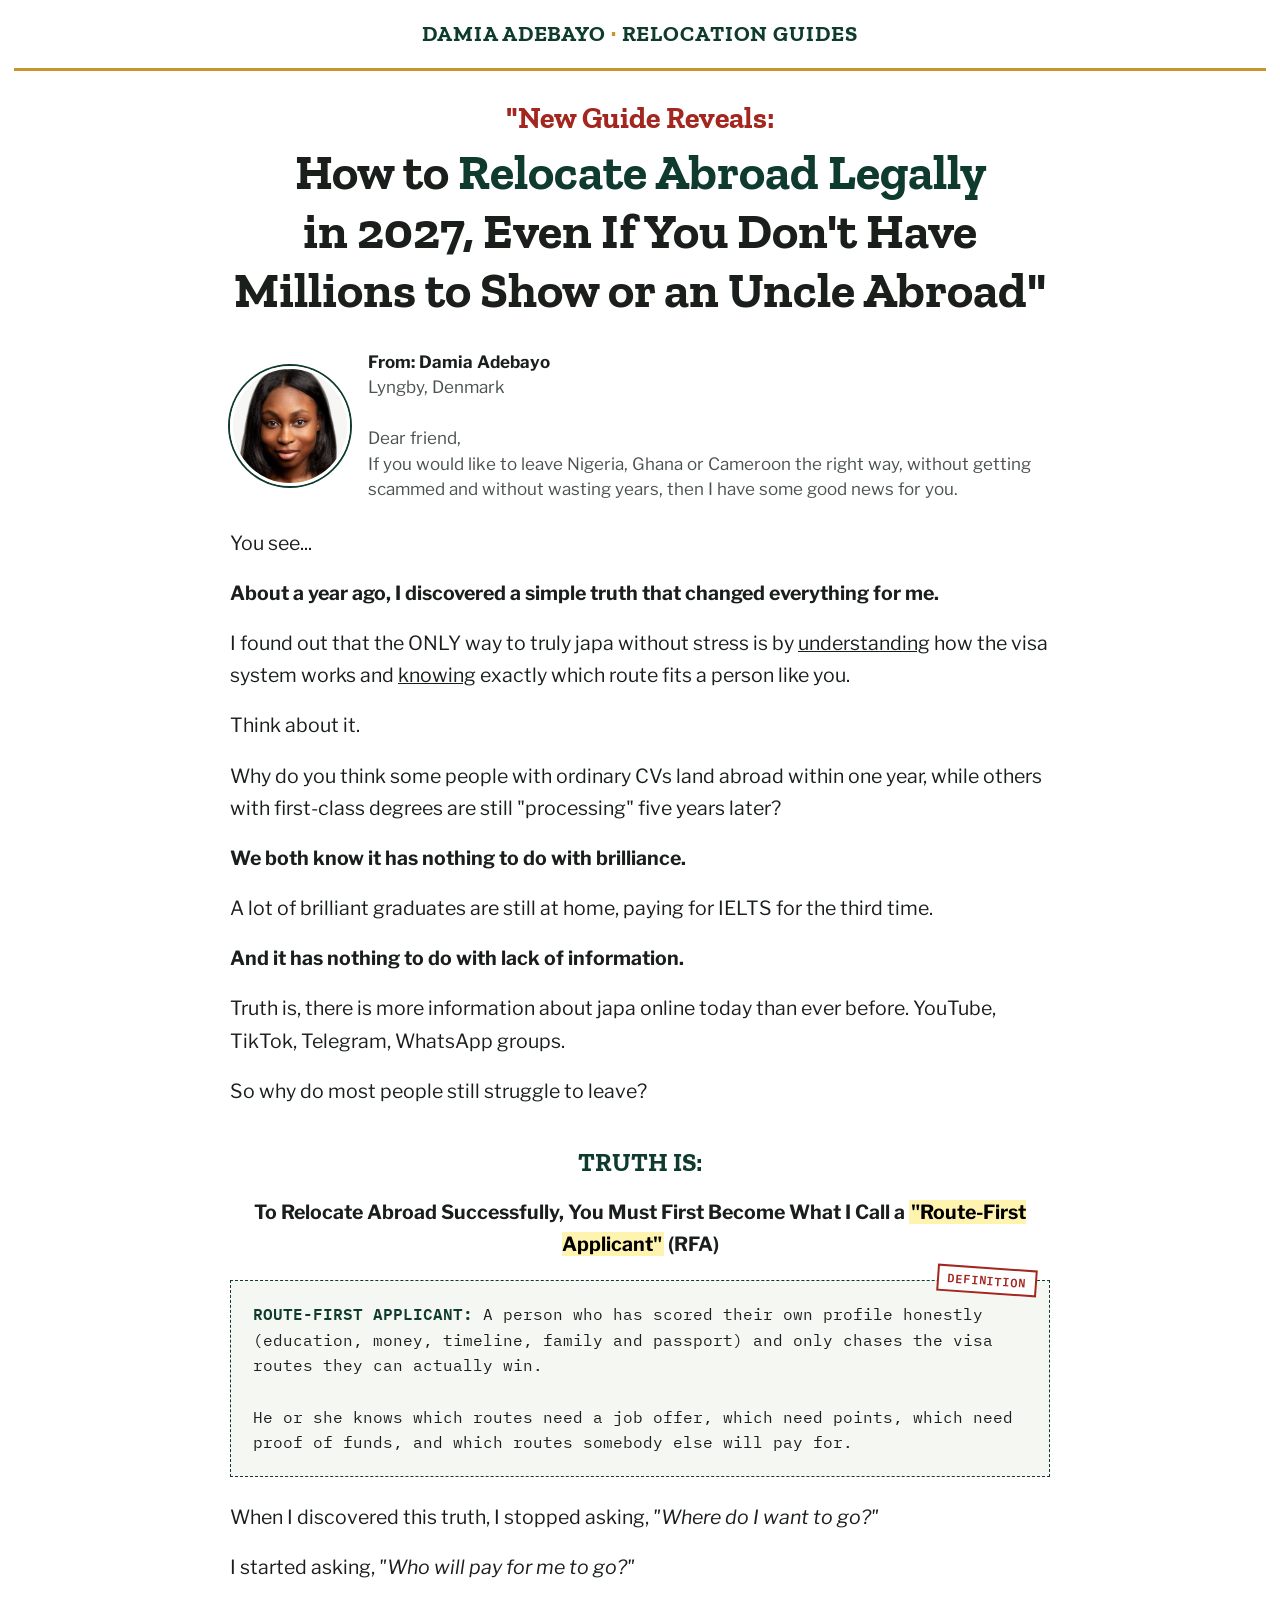
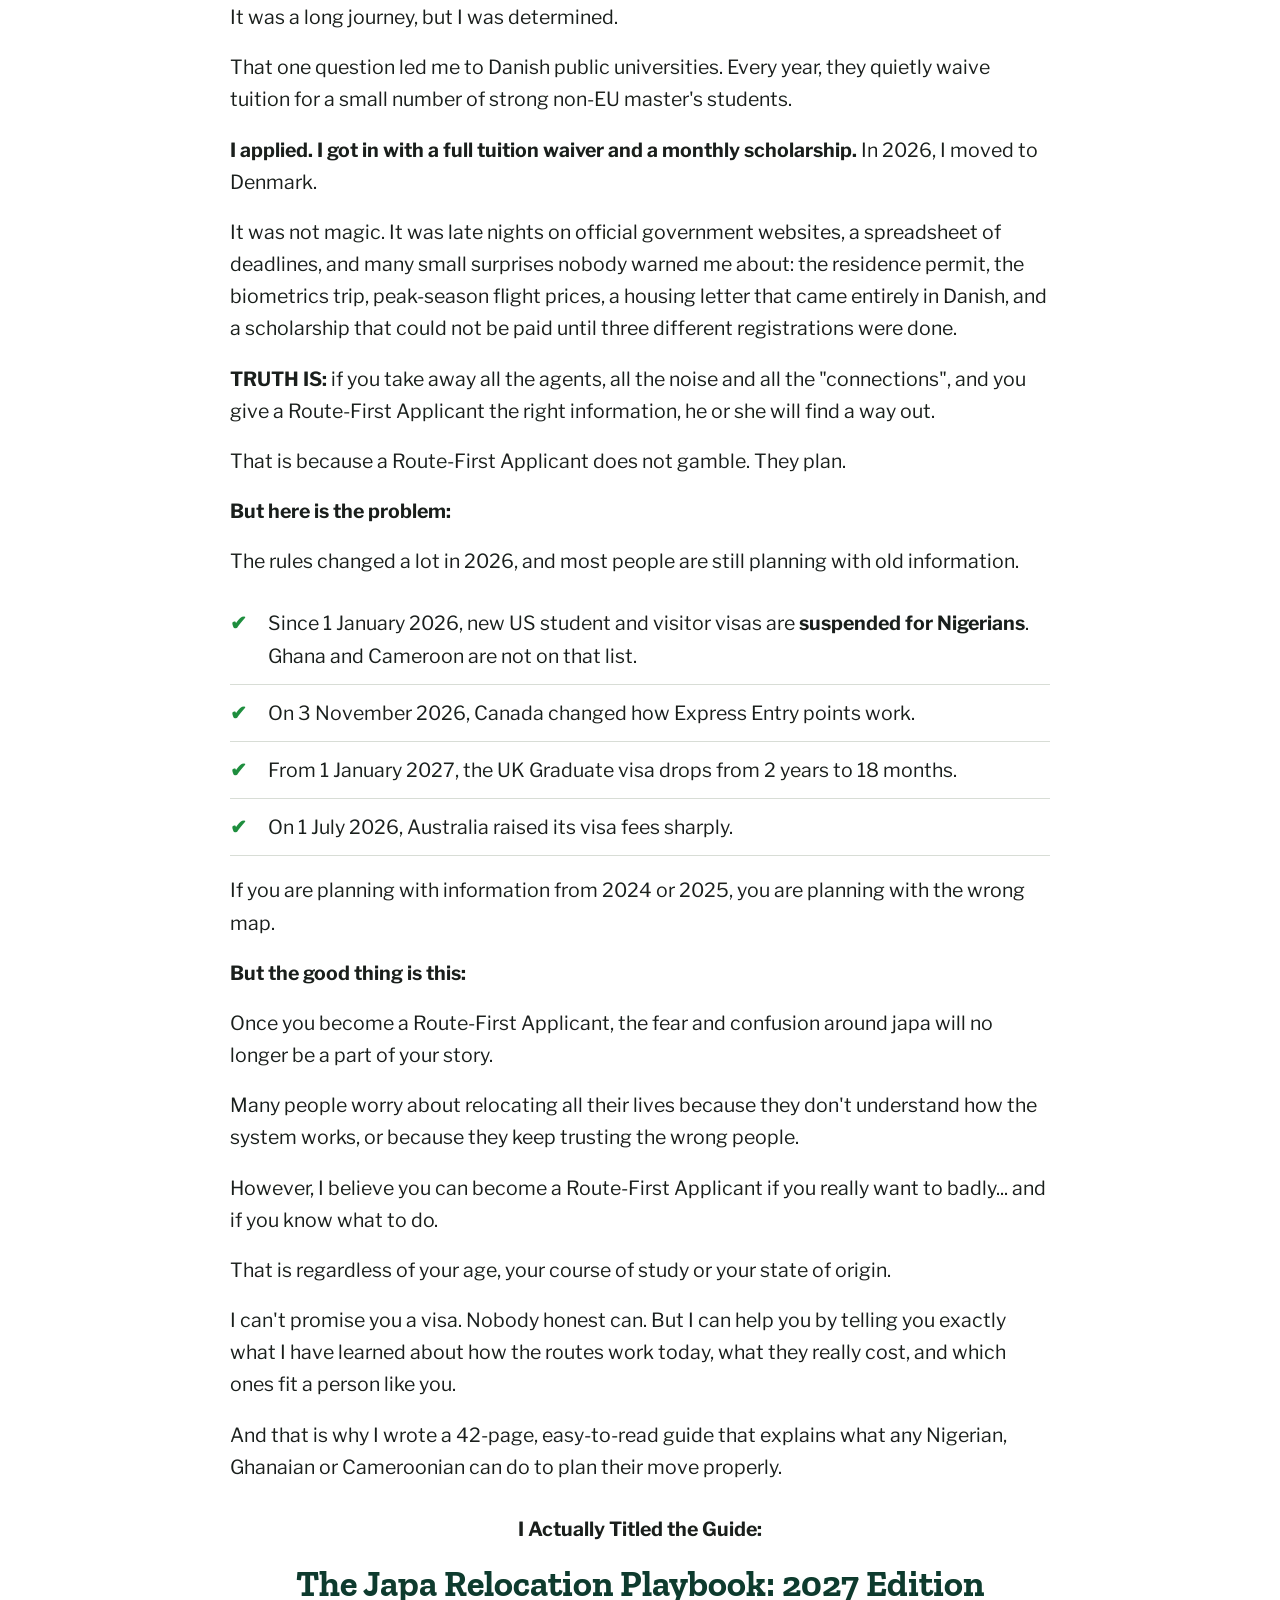
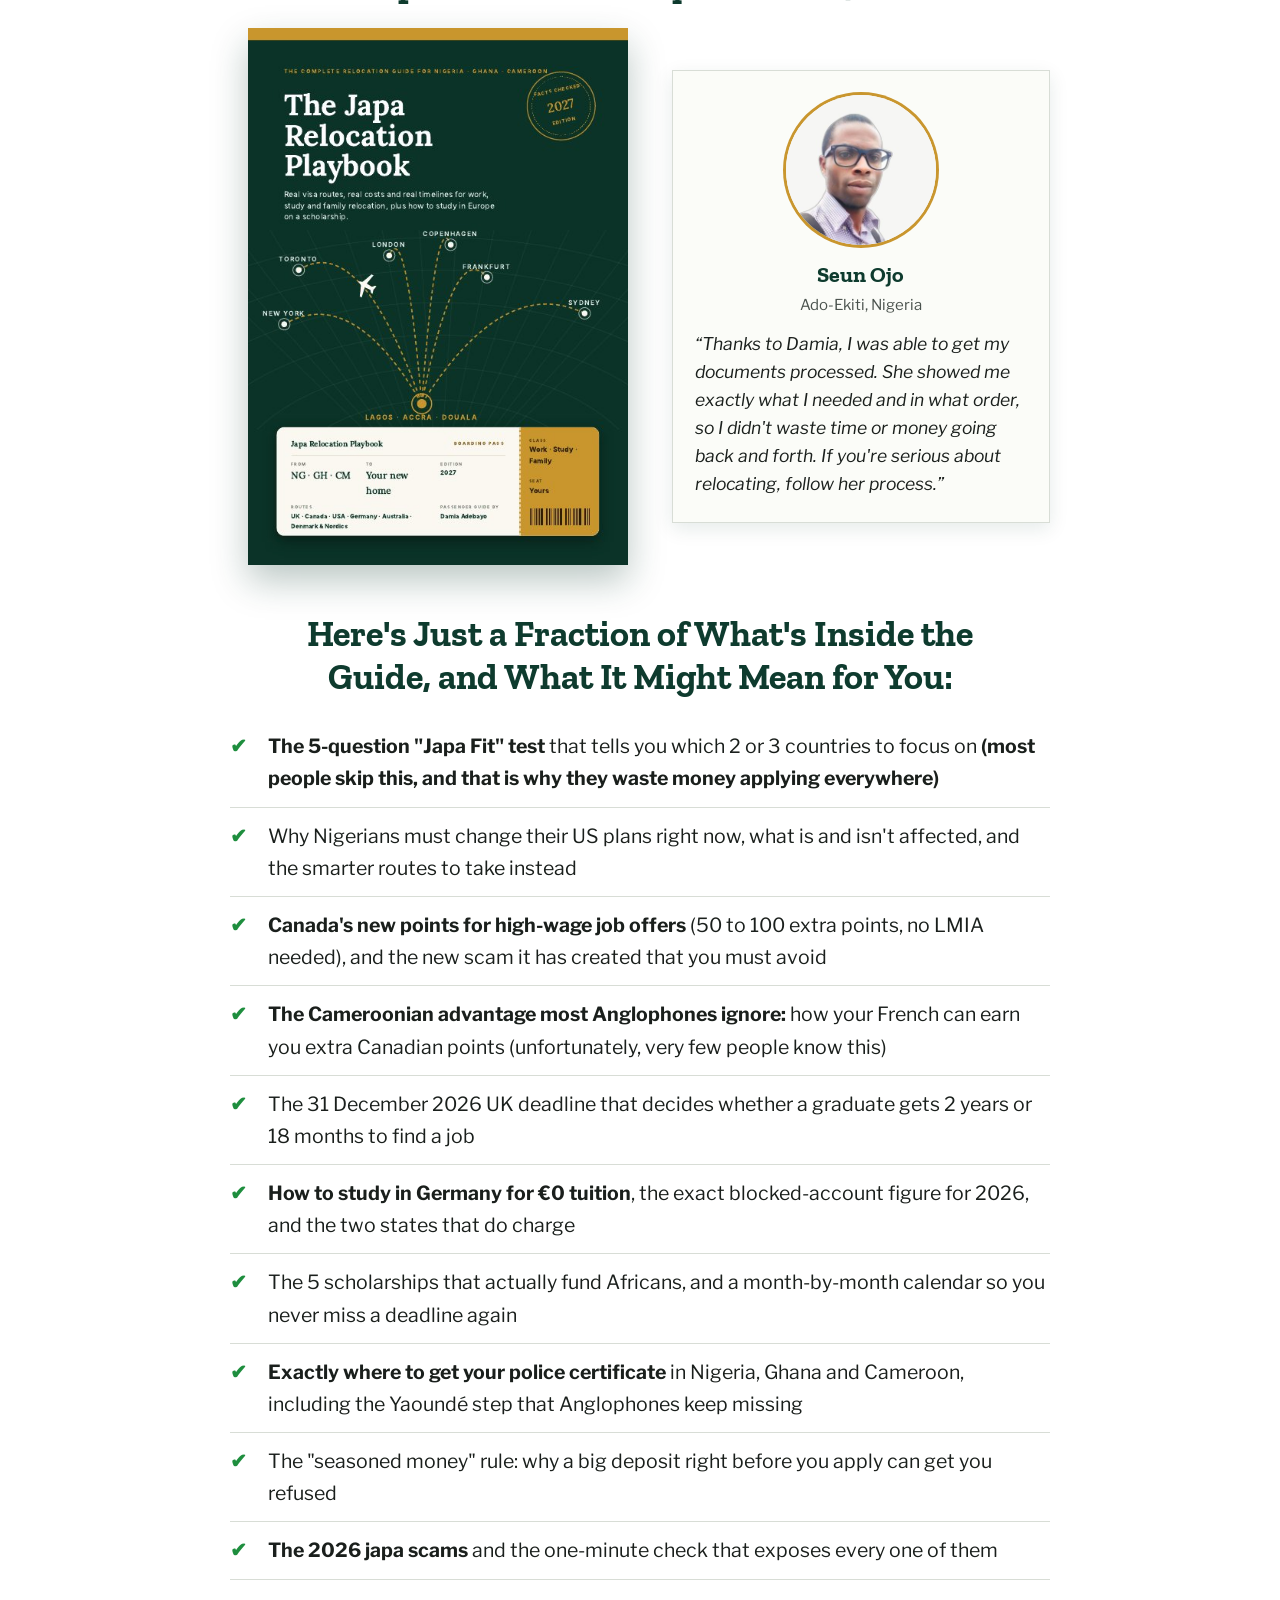
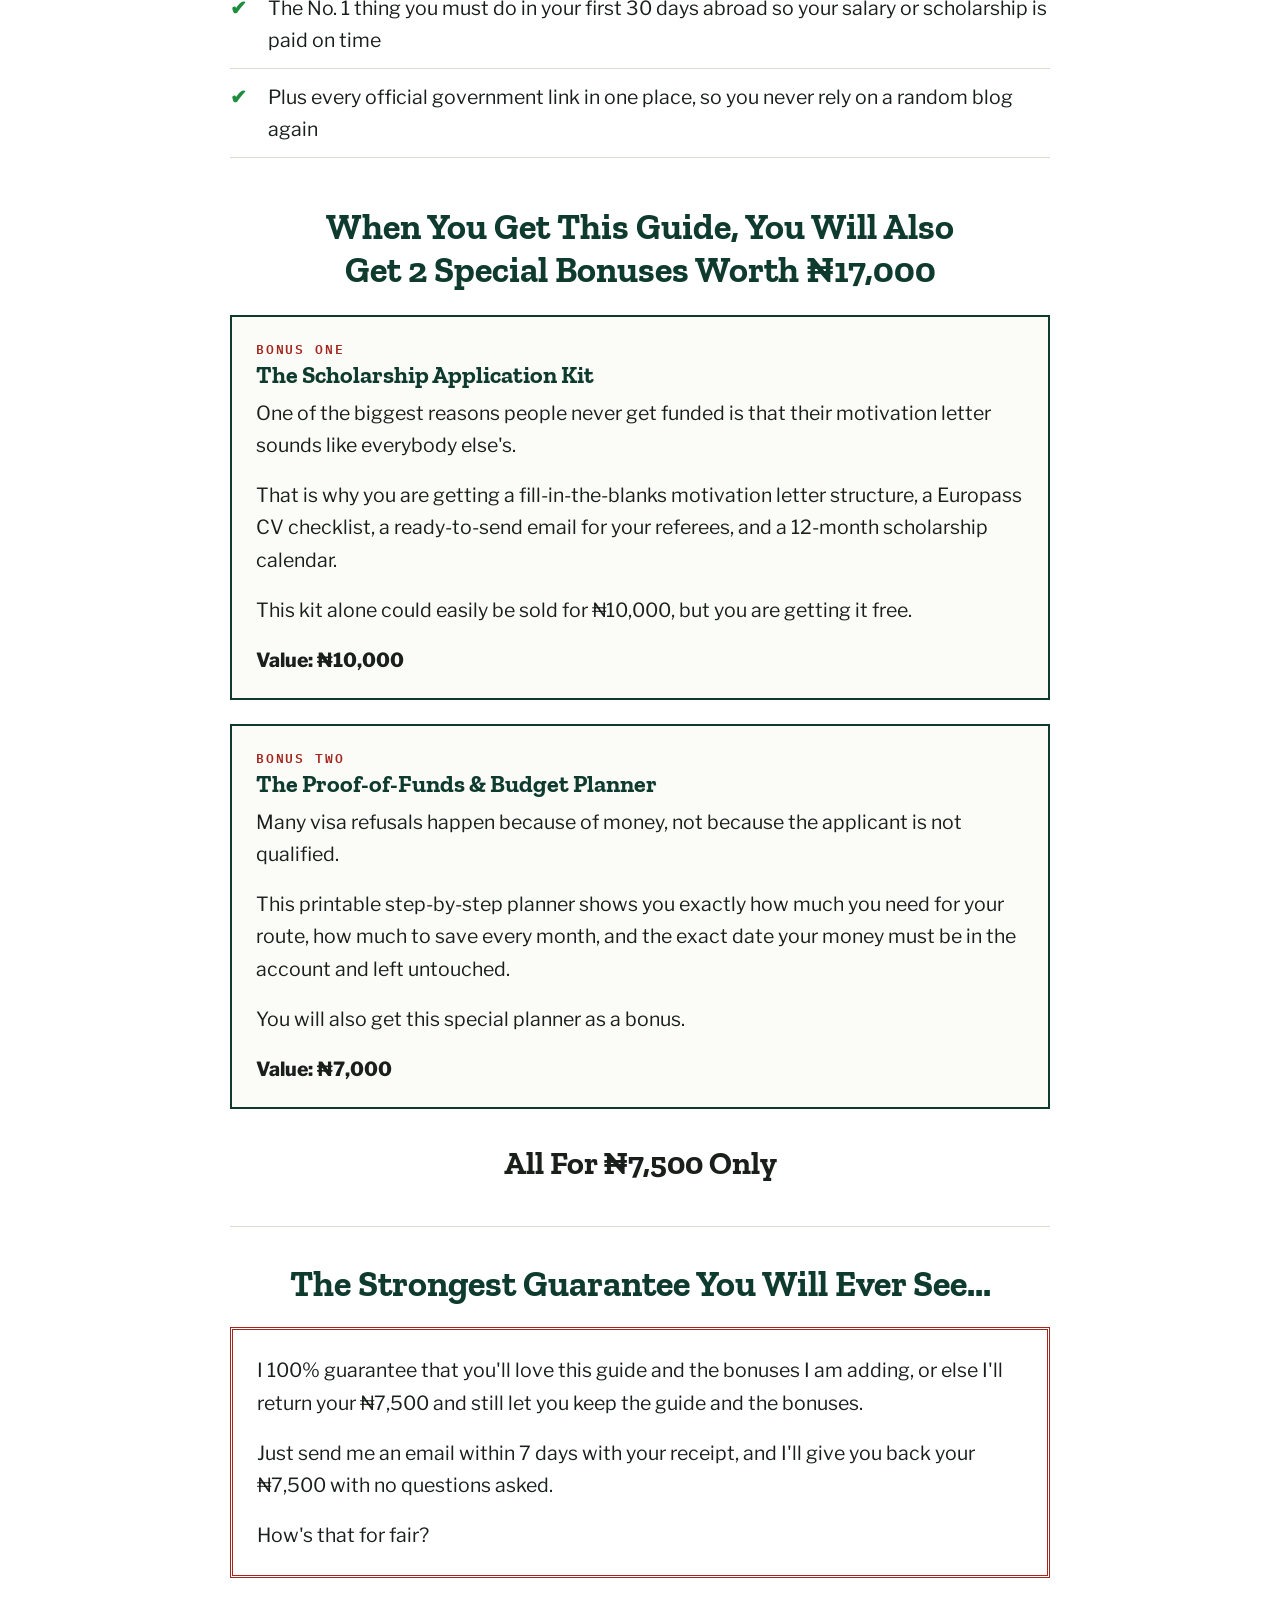
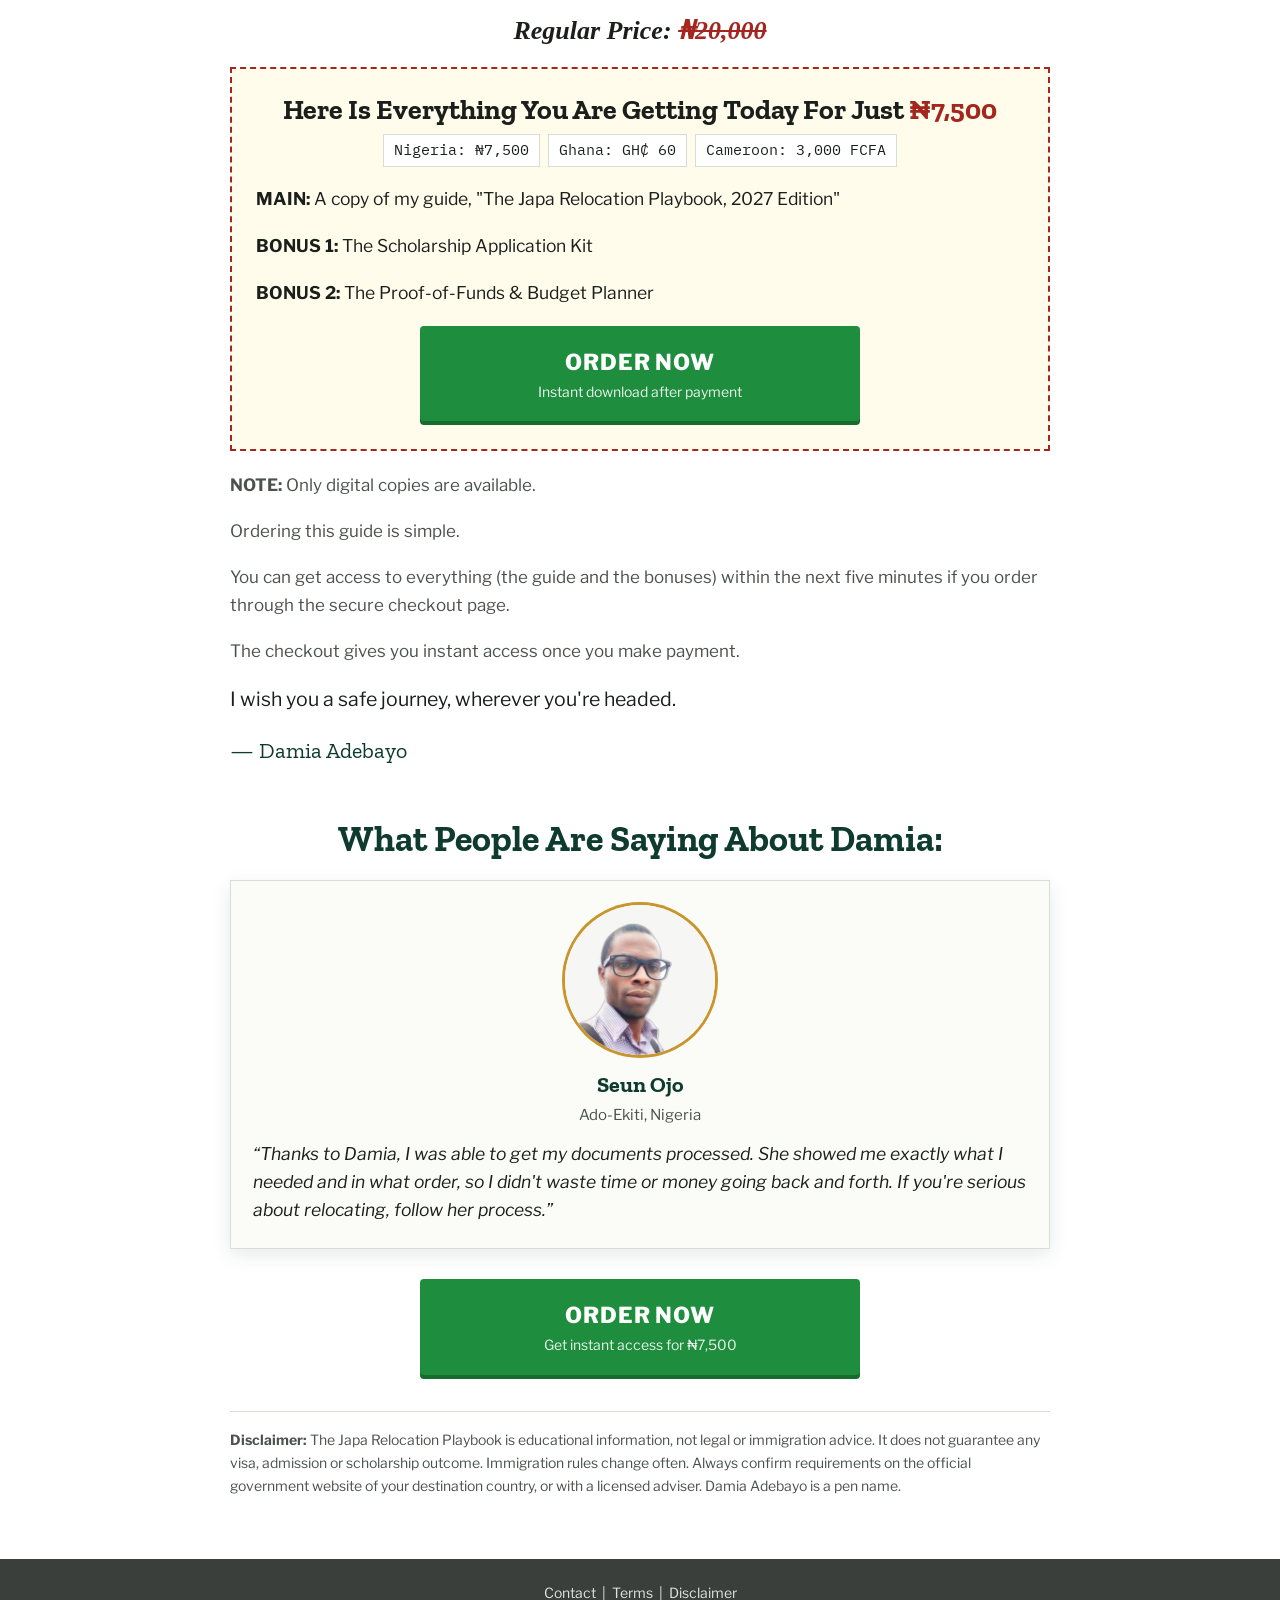
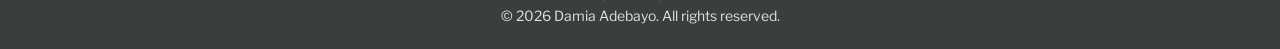
==== commit 1d4baae1: "Change sender location to Lyngby, Denmark Co-Authored-By: Claude Opus 5.5 <noreply@anthropic.com> Cl" ====
--- a/index.html
+++ b/index.html
@@ -12,6 +12,23 @@
 <link rel="preconnect" href="https://fonts.googleapis.com">
 <link rel="stylesheet" href="https://fonts.googleapis.com/css2?family=Zilla+Slab:wght@500;700&family=Libre+Franklin:ital,wght@0,400;0,600;0,800;1,400&family=IBM+Plex+Mono:wght@400;600&display=swap">
 <link rel="stylesheet" href="style.css">
+<!-- Meta Pixel Code (Japa Playbook - Solidity) -->
+<script>
+!function(f,b,e,v,n,t,s)
+{if(f.fbq)return;n=f.fbq=function(){n.callMethod?
+n.callMethod.apply(n,arguments):n.queue.push(arguments)};
+if(!f._fbq)f._fbq=n;n.push=n;n.loaded=!0;n.version='2.0';
+n.queue=[];t=b.createElement(e);t.async=!0;
+t.src=v;s=b.getElementsByTagName(e)[0];
+s.parentNode.insertBefore(t,s)}(window, document,'script',
+'https://connect.facebook.net/en_US/fbevents.js');
+fbq('init', '4680458672211347');
+fbq('track', 'PageView');
+</script>
+<noscript><img height="1" width="1" style="display:none"
+src="https://www.facebook.com/tr?id=4680458672211347&ev=PageView&noscript=1"
+/></noscript>
+<!-- End Meta Pixel Code -->
 </head>
 <body>
 <div class="topbar">DAMIA ADEBAYO <span>·</span> RELOCATION GUIDES</div>
@@ -21,7 +38,7 @@
 
   <div class="from">
     <img class="seal" alt="Damia Adebayo" src="[data-uri]">
-    <div><b>From: Damia Adebayo</b><br>Somewhere in Denmark<br><br>Dear friend,<br>If you would like to leave Nigeria, Ghana or Cameroon the right way, without getting scammed and without wasting years, then I have some good news for you.</div>
+    <div><b>From: Damia Adebayo</b><br>Lyngby, Denmark<br><br>Dear friend,<br>If you would like to leave Nigeria, Ghana or Cameroon the right way, without getting scammed and without wasting years, then I have some good news for you.</div>
   </div>
 
   <p>You see...</p>
@@ -161,7 +178,7 @@
 <script>
 /* ===== EDIT THESE BEFORE LAUNCH ===== */
 const CONFIG = {
-  checkoutUrl: "",            // paste your Selar checkout link here
+  checkoutUrl: "https://selar.com/681j17d282",  // Selar checkout link
   now:   "₦7,500",            // today's price shown in headlines
   old:   "₦20,000",           // crossed-out regular price
   ng:    "Nigeria: ₦7,500",
@@ -191,6 +208,15 @@
 if (CONFIG.checkoutUrl) {
   document.querySelectorAll(".js-order").forEach(a => { a.href = CONFIG.checkoutUrl; a.target = "_blank"; a.rel = "noopener"; });
 }
+/* Meta Pixel: tell Facebook when someone taps ORDER NOW and heads to Selar */
+document.querySelectorAll(".js-order").forEach(a => {
+  a.addEventListener("click", () => {
+    if (window.fbq) fbq("track", "InitiateCheckout", {
+      content_name: "The Japa Relocation Playbook 2027",
+      value: 7500, currency: "NGN"
+    });
+  });
+});
 </script>
 
 </body>
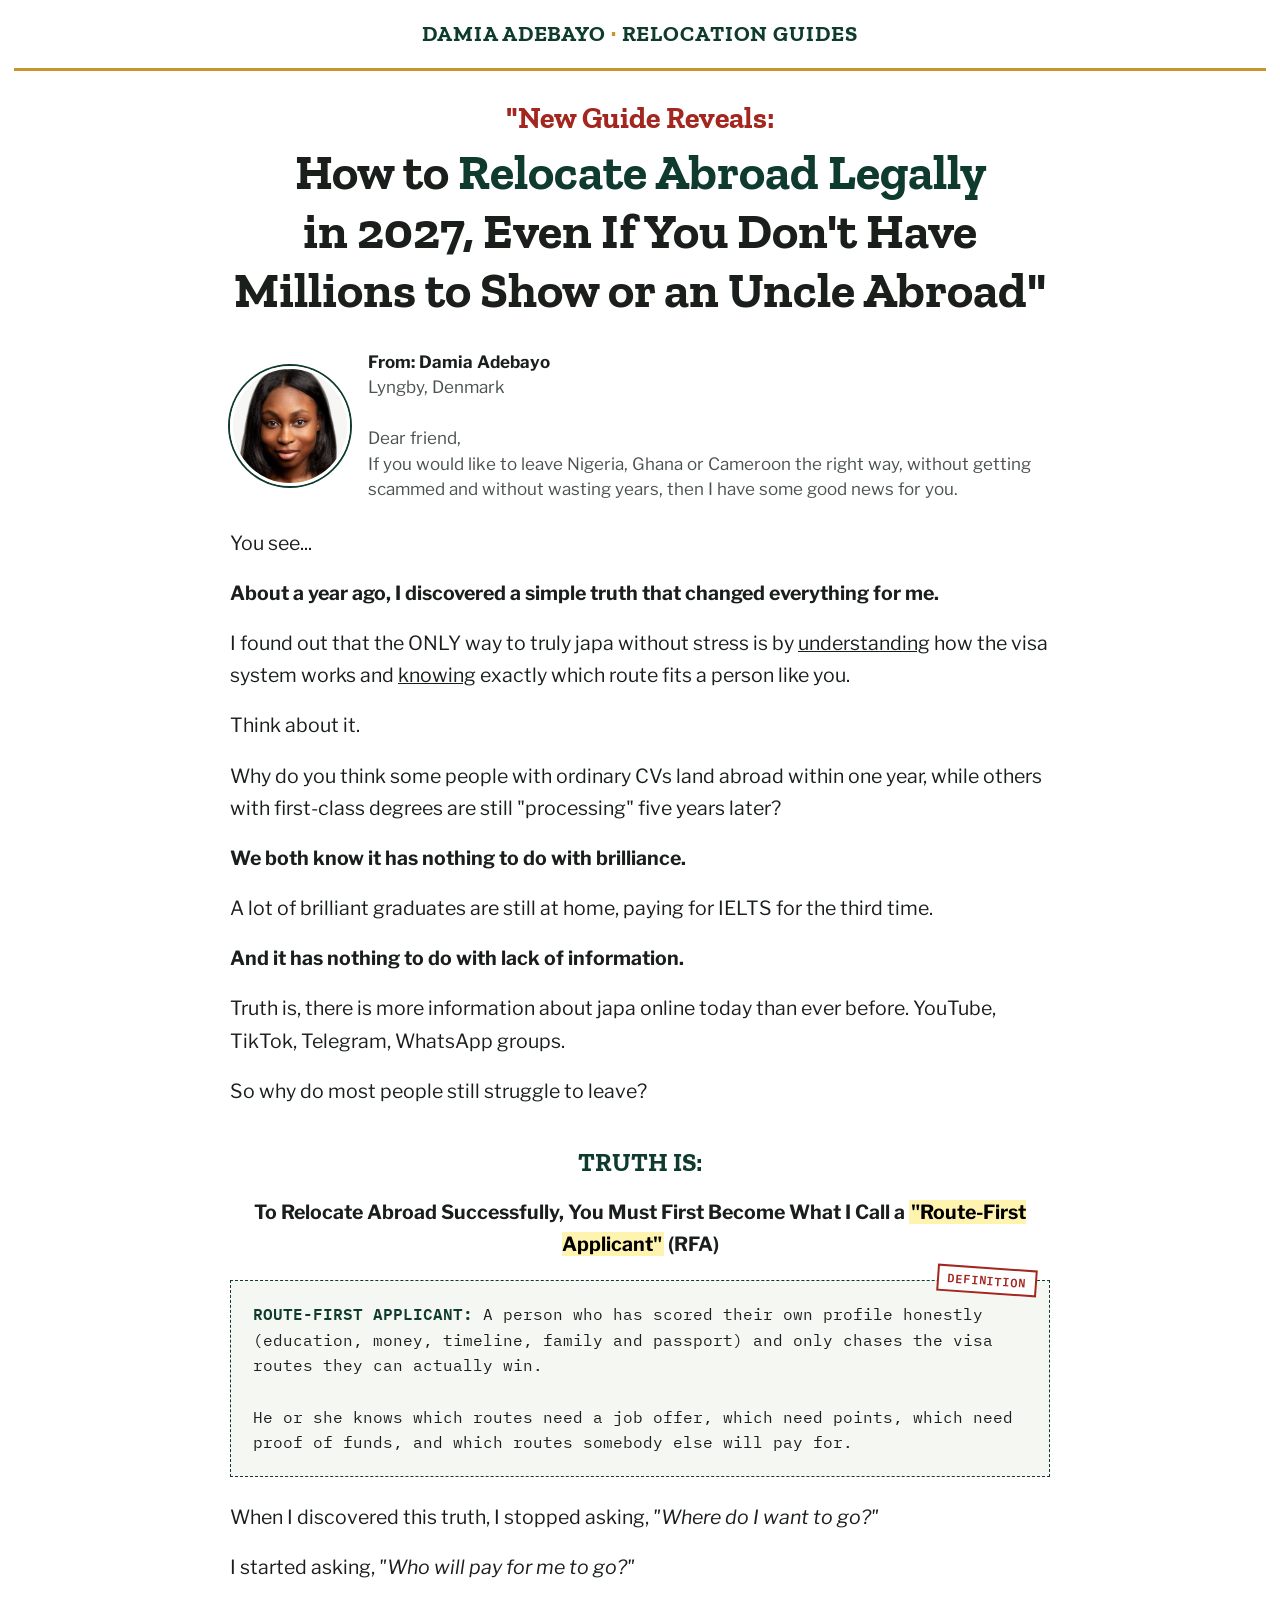
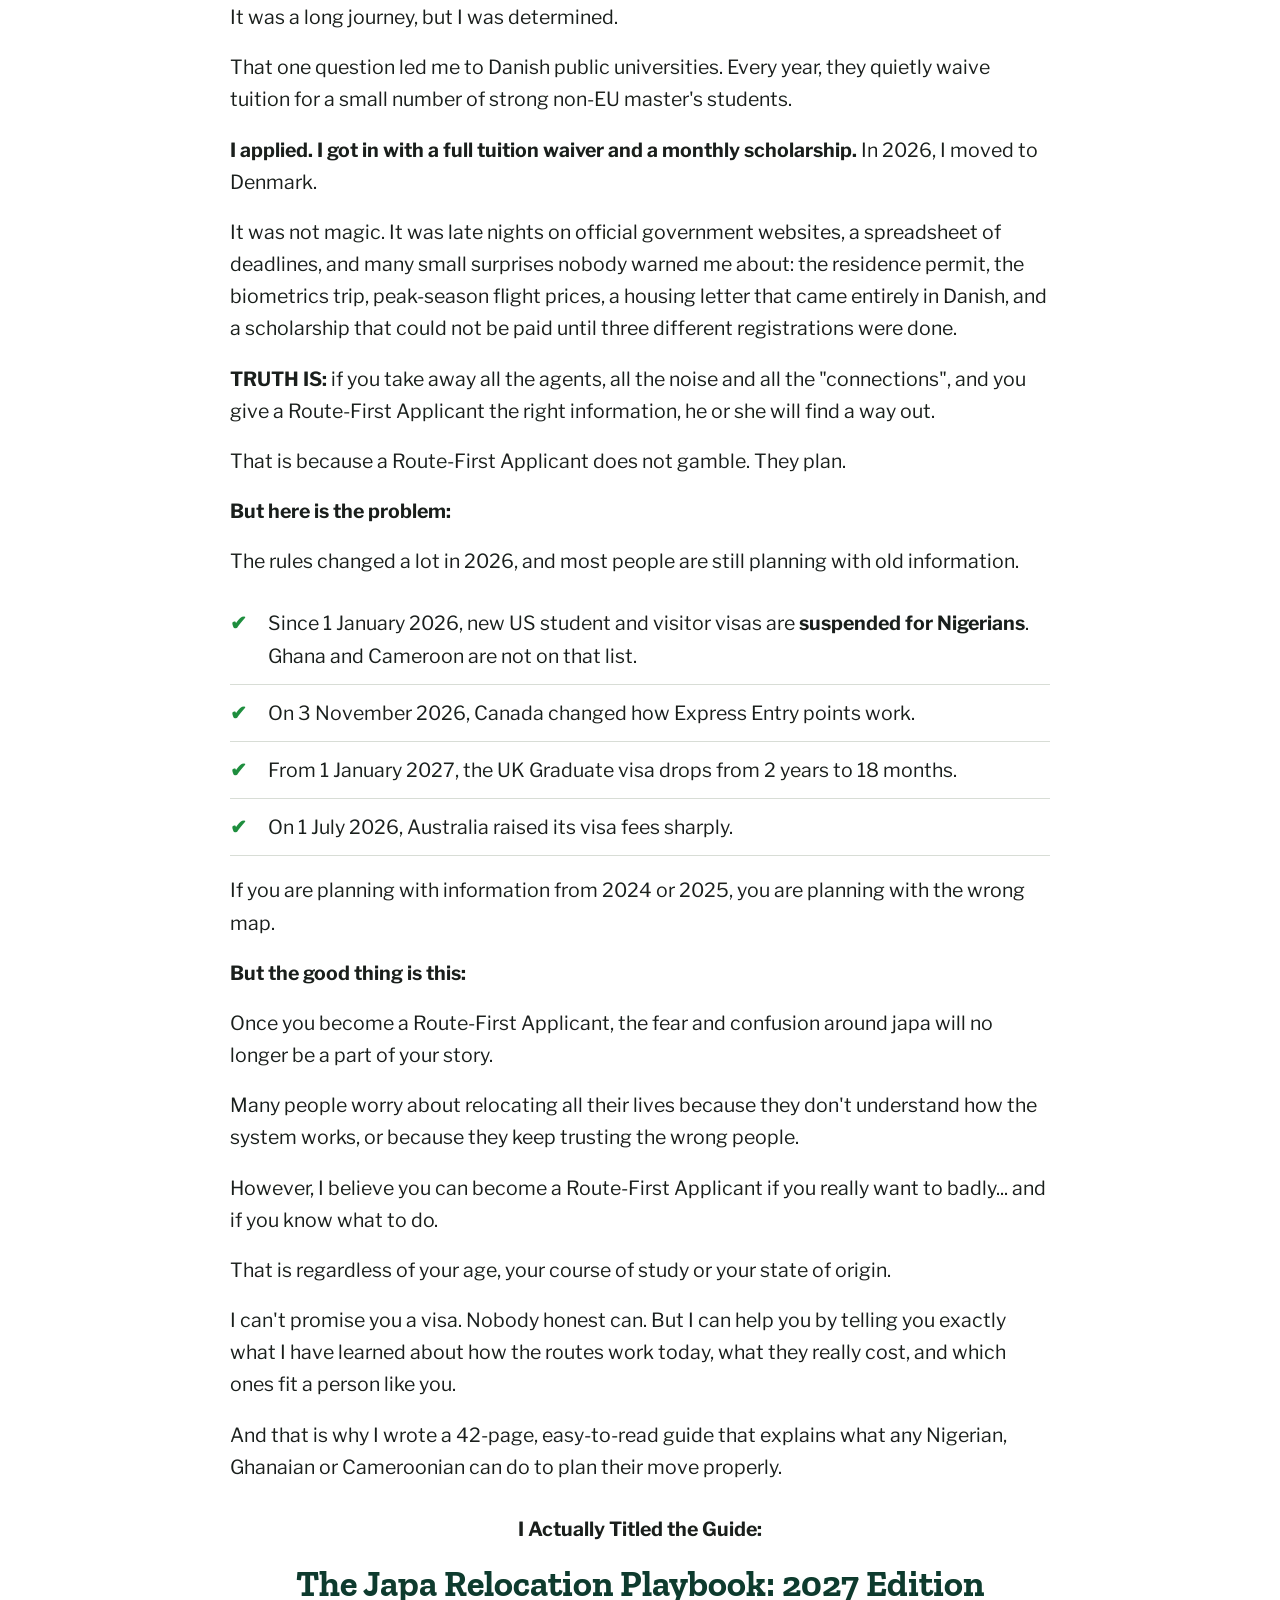
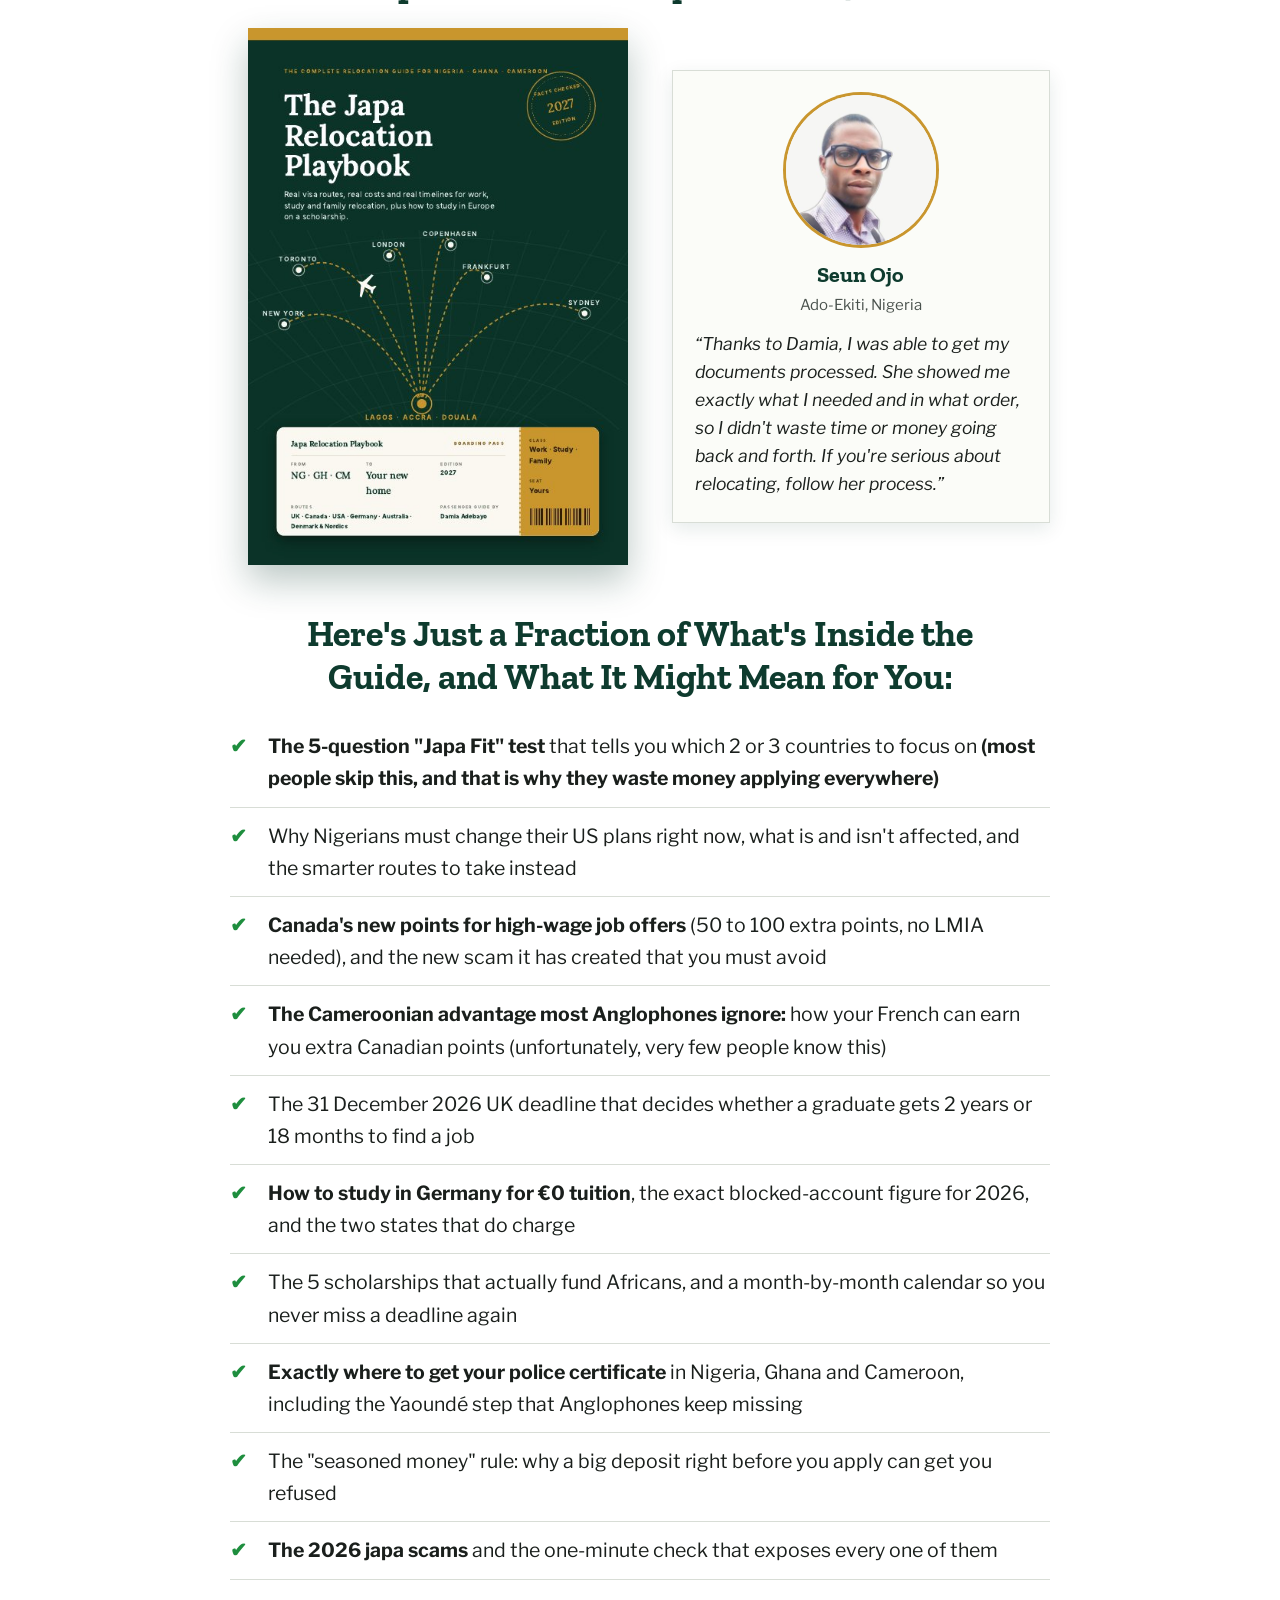
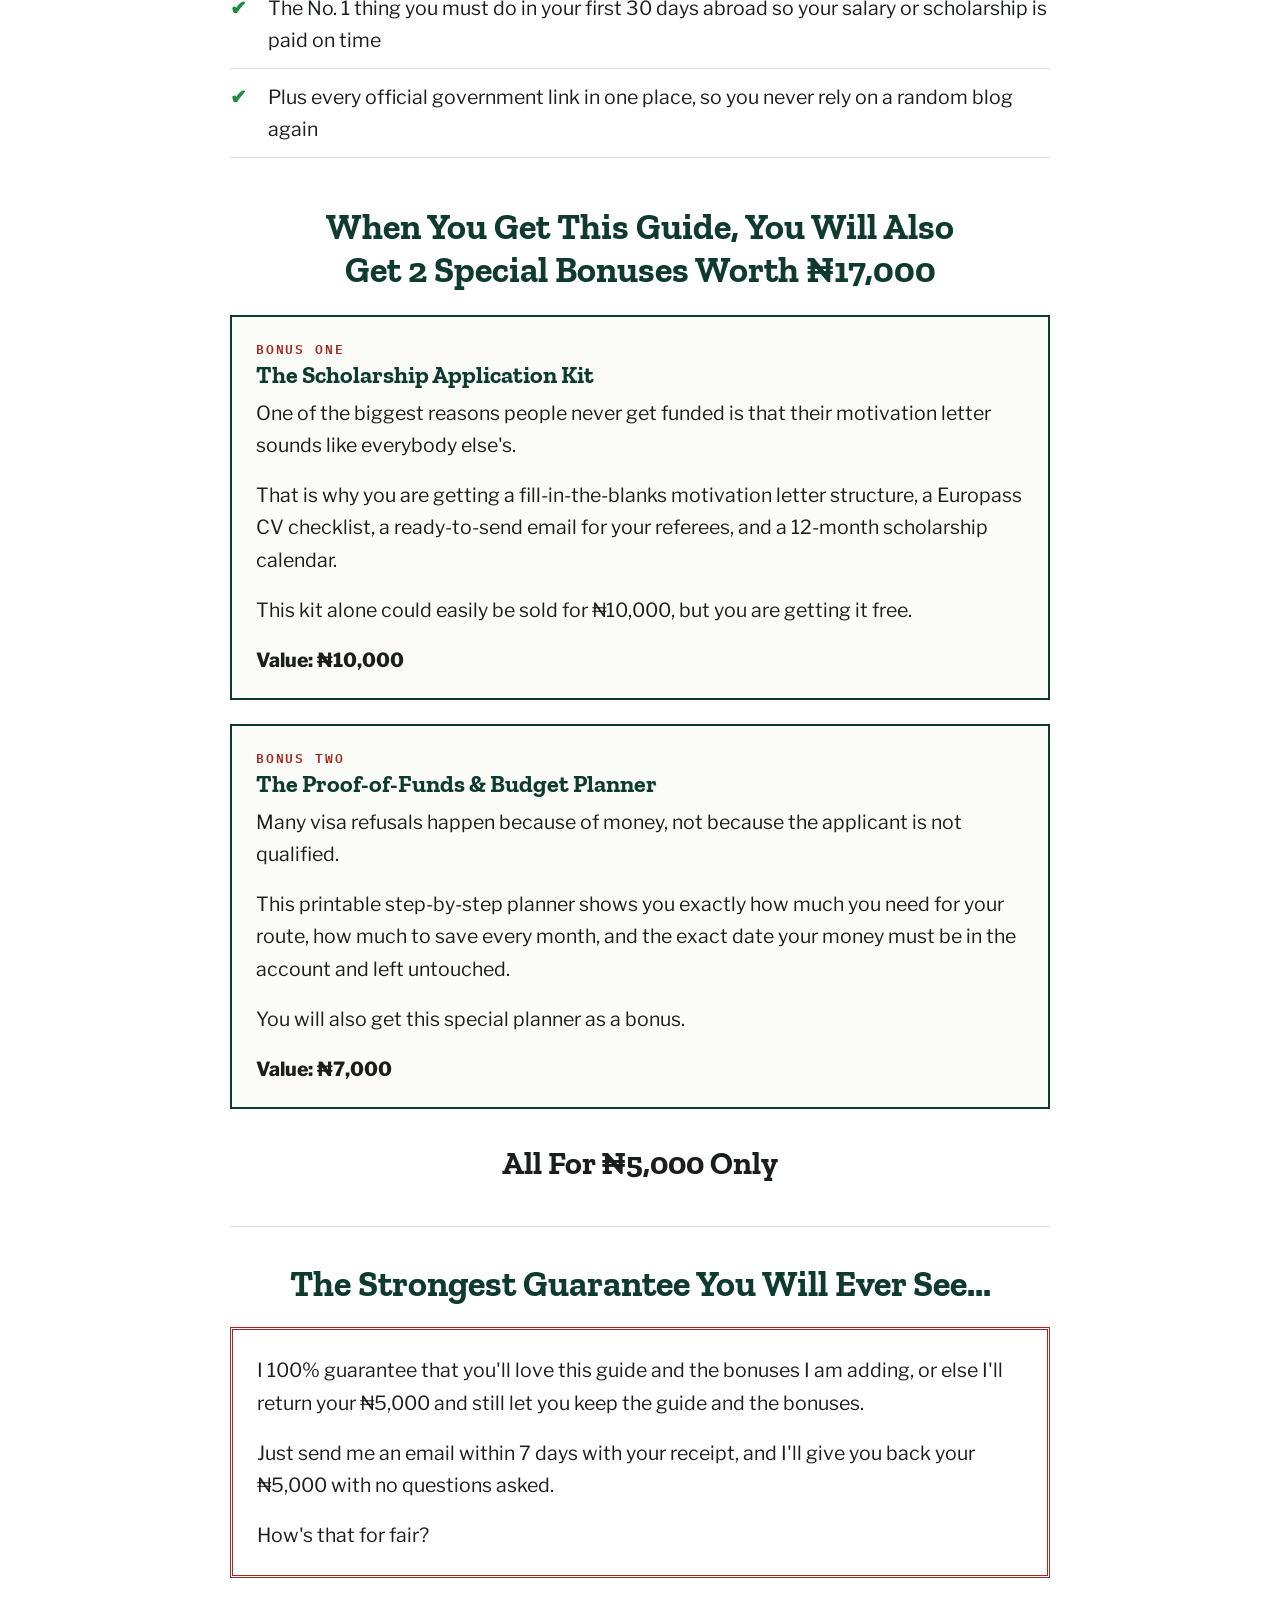
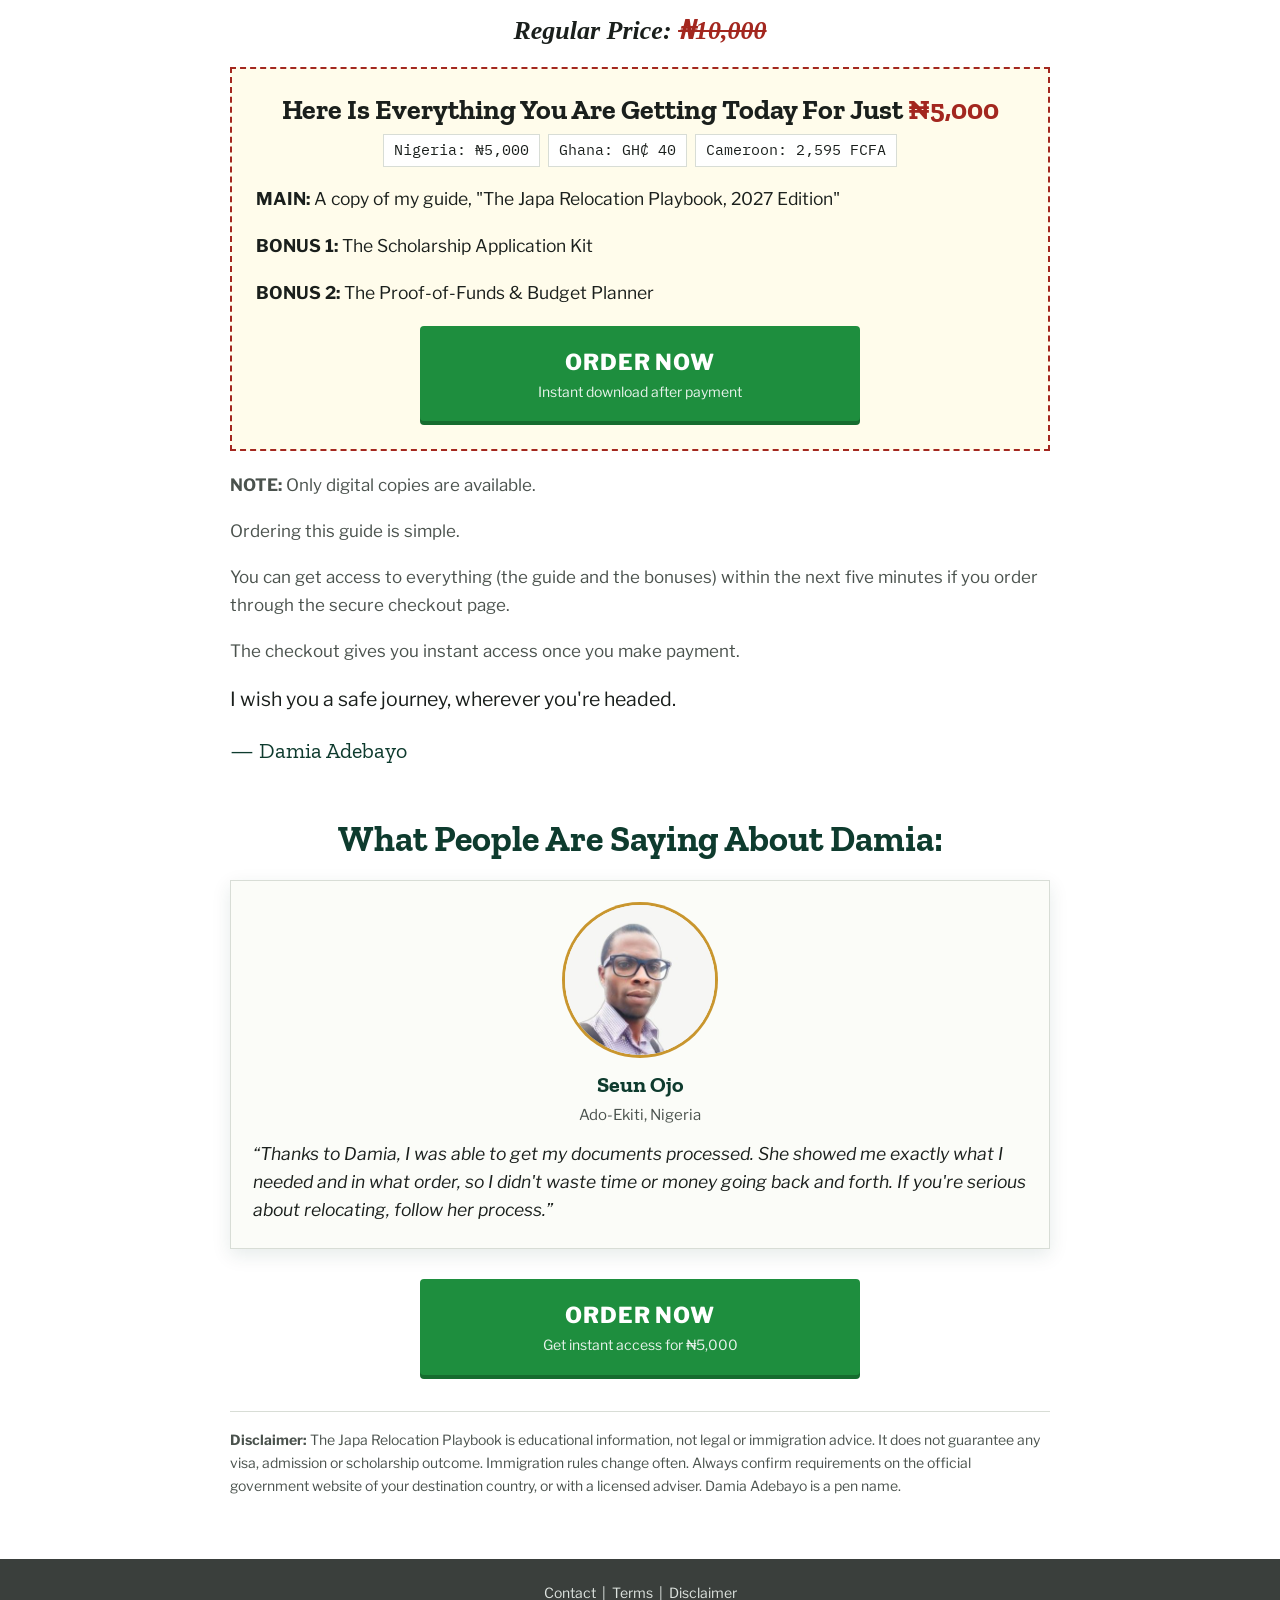
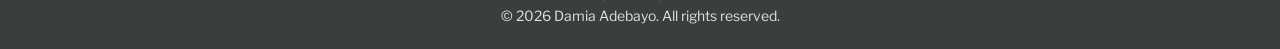
==== commit d1c5c835: "Match Selar pricing: ₦5,000 (was ₦7,500), crossed-out ₦10,000, 2,595 FCFA, GH₵ 40 Co-Authored-By: Cl" ====
--- a/index.html
+++ b/index.html
@@ -179,11 +179,11 @@
 /* ===== EDIT THESE BEFORE LAUNCH ===== */
 const CONFIG = {
   checkoutUrl: "https://selar.com/681j17d282",  // Selar checkout link
-  now:   "₦7,500",            // today's price shown in headlines
-  old:   "₦20,000",           // crossed-out regular price
-  ng:    "Nigeria: ₦7,500",
-  gh:    "Ghana: GH₵ 60",
-  cm:    "Cameroon: 3,000 FCFA",
+  now:   "₦5,000",            // today's price shown in headlines
+  old:   "₦10,000",           // crossed-out regular price
+  ng:    "Nigeria: ₦5,000",
+  gh:    "Ghana: GH₵ 40",
+  cm:    "Cameroon: 2,595 FCFA",
   bonus1:"₦10,000",
   bonus2:"₦7,000",
   bonusTotal:"₦17,000",
@@ -213,7 +213,7 @@
   a.addEventListener("click", () => {
     if (window.fbq) fbq("track", "InitiateCheckout", {
       content_name: "The Japa Relocation Playbook 2027",
-      value: 7500, currency: "NGN"
+      value: 5000, currency: "NGN"
     });
   });
 });
